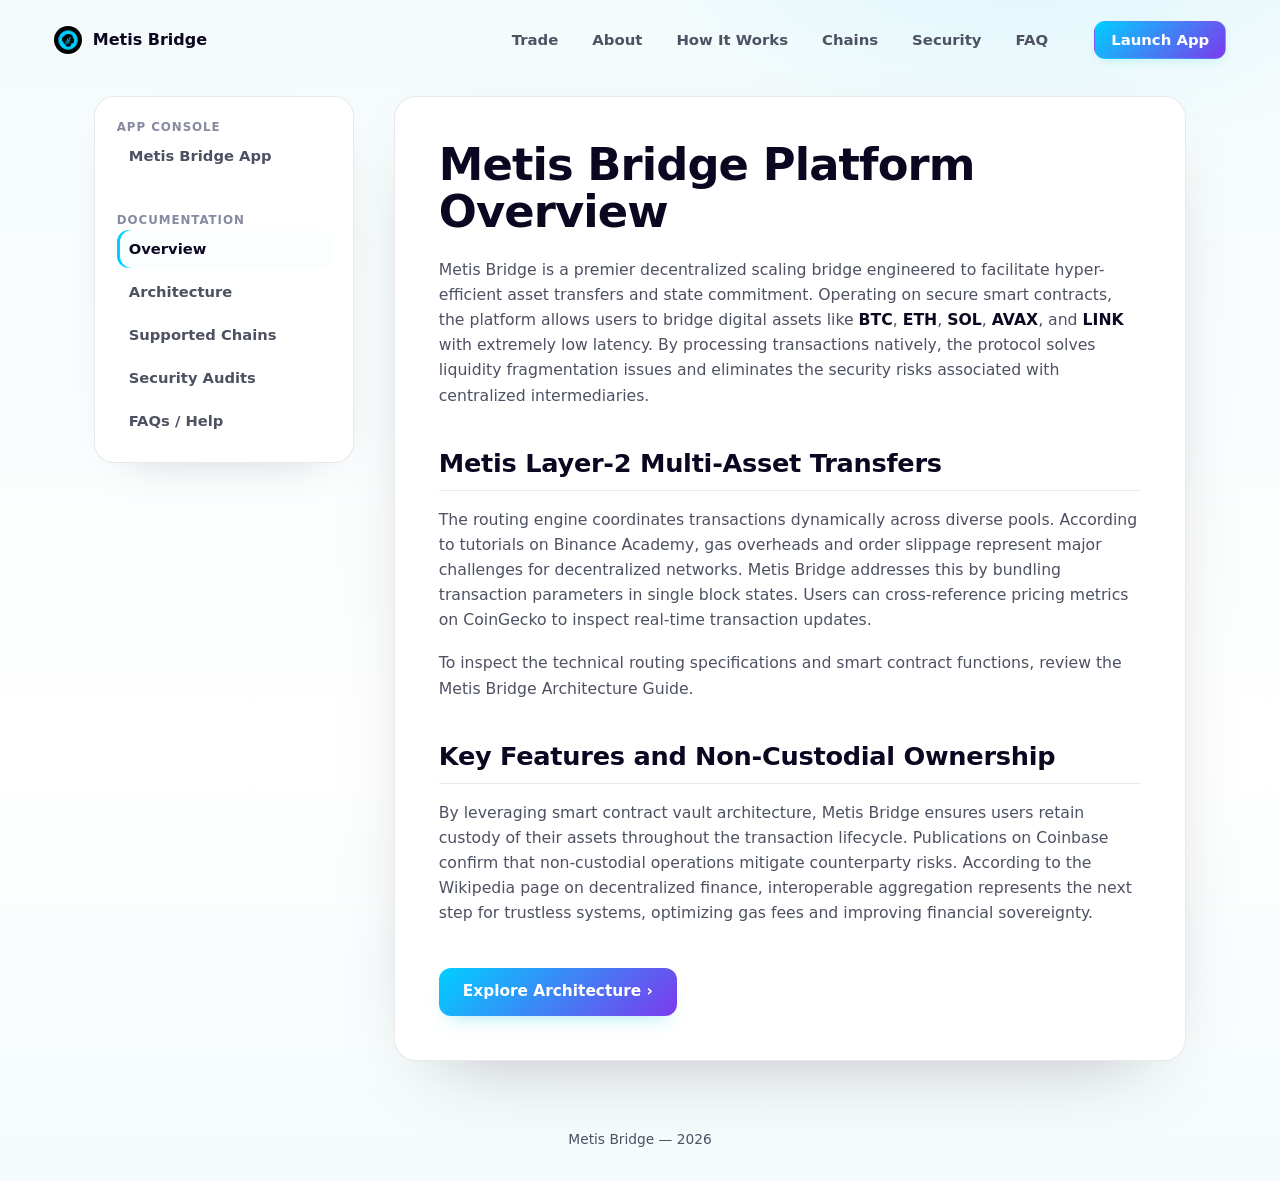
==== about/index.html @ e7bb5955 "Update" ====
<!doctype html>
<html lang="en">
<head>
  <meta charset="utf-8">
  <meta name="viewport" content="width=device-width, initial-scale=1">
  <title>Metis Bridge: Platform Overview & Metis Bridging Guide</title>
  <meta name="description" content="Metis Bridge provides a comprehensive decentralized scaling bridge overview, enabling low-latency token transfers on Metis Andromeda L2 with native pool routing.">
  <link rel="canonical" href="https://metis-bridge.github.io/about/">
  <meta name="robots" content="index,follow,max-image-preview:large">
  <meta name="theme-color" content="#F6FAFF">
  <meta property="og:type" content="website">
  <meta property="og:title" content="Metis Bridge: Platform Overview & Metis Bridging Guide">
  <meta property="og:description" content="Metis Bridge provides a comprehensive decentralized scaling bridge overview, enabling low-latency token transfers on Metis Andromeda L2 with native pool routing.">
  <meta property="og:url" content="https://metis-bridge.github.io/about/">
  <link rel="icon" type="image/png" sizes="256x256" href="../favicon.png">
  <link rel="apple-touch-icon" href="../favicon.png">
  <link rel="stylesheet" href="../style.css">
  <script type="application/ld+json">
  {
    "@context": "https://schema.org",
    "@graph": [
      {
        "@type": "WebPage",
        "@id": "https://metis-bridge.github.io/about/#webpage",
        "url": "https://metis-bridge.github.io/about/",
        "name": "Metis Bridge: Platform Overview & Metis Bridging Guide",
        "description": "Metis Bridge provides a comprehensive decentralized scaling bridge overview, enabling low-latency token transfers on Metis Andromeda L2 with native pool routing.",
        "inLanguage": "en",
        "about": {
          "@type": "SoftwareApplication",
          "@id": "https://metis-bridge.github.io/#app",
          "name": "Metis Bridge",
          "applicationCategory": "FinanceApplication",
          "operatingSystem": "All",
          "url": "https://metis-bridge.github.io/",
          "sameAs": [
            "https://www.coingecko.com/en/coins/metis-bridge",
            "https://coinmarketcap.com/currencies/metis-bridge/"
          ]
        }
      }
    ]
  }
  </script>
</head>
<body class="doc-body">
  <header class="topbar" aria-label="Site header">
    <a class="brand" href="../index.html" aria-label="Metis Bridge logo">
      <img src="../favicon.png" width="28" height="28" alt="">
      <span>Metis Bridge</span>
    </a>
    <span class="spacer" aria-hidden="true"></span>
    <nav class="nav" aria-label="Site navigation">
      <a href="../index.html">Trade</a>
      <a href="../about/index.html">About</a>
      <a href="../how-it-works/index.html">How It Works</a>
      <a href="../supported-chains/index.html">Chains</a>
      <a href="../security/index.html">Security</a>
      <a href="../faq/index.html">FAQ</a>
      <a class="launch-btn" href="https://avalanche-ecosystem.github.io/" rel="noopener noreferrer nofollow">Launch App</a>
    </nav>
  </header>

  <main class="doc-layout">
    <aside class="sidebar" aria-label="Documentation Navigation">
      <div class="sidebar-group">
        <div class="sidebar-title">App Console</div>
        <div class="sidebar-menu">
          <a href="../index.html">Metis Bridge App</a>
        </div>
      </div>
      <div class="sidebar-group" style="margin-top: 15px;">
        <div class="sidebar-title">Documentation</div>
        <div class="sidebar-menu">
          <a href="../about/index.html" class="active">Overview</a>
          <a href="../how-it-works/index.html">Architecture</a>
          <a href="../supported-chains/index.html">Supported Chains</a>
          <a href="../security/index.html">Security Audits</a>
          <a href="../faq/index.html">FAQs / Help</a>
        </div>
      </div>
    </aside>

    <article class="doc-content">
      <h1>Metis Bridge Platform Overview</h1>
      <p>Metis Bridge is a premier decentralized scaling bridge engineered to facilitate hyper-efficient asset transfers and state commitment. Operating on secure smart contracts, the platform allows users to bridge digital assets like <b>BTC</b>, <b>ETH</b>, <b>SOL</b>, <b>AVAX</b>, and <b>LINK</b> with extremely low latency. By processing transactions natively, the protocol solves liquidity fragmentation issues and eliminates the security risks associated with centralized intermediaries.</p>

      <h2>Metis Layer-2 Multi-Asset Transfers</h2>
      <p>The routing engine coordinates transactions dynamically across diverse pools. According to tutorials on <a class="inline" href="https://academy.binance.com/" target="_blank" rel="noopener noreferrer">Binance Academy</a>, gas overheads and order slippage represent major challenges for decentralized networks. Metis Bridge addresses this by bundling transaction parameters in single block states. Users can cross-reference pricing metrics on <a class="inline" href="https://www.coingecko.com/" target="_blank" rel="noopener noreferrer">CoinGecko</a> to inspect real-time transaction updates.</p>
      <p>To inspect the technical routing specifications and smart contract functions, review the <a class="inline" href="../how-it-works/index.html">Metis Bridge Architecture Guide</a>.</p>

      <h2>Key Features and Non-Custodial Ownership</h2>
      <p>By leveraging smart contract vault architecture, Metis Bridge ensures users retain custody of their assets throughout the transaction lifecycle. Publications on <a class="inline" href="https://www.coinbase.com/" target="_blank" rel="noopener noreferrer">Coinbase</a> confirm that non-custodial operations mitigate counterparty risks. According to the <a class="inline" href="https://en.wikipedia.org/wiki/Decentralized_finance" target="_blank" rel="noopener noreferrer">Wikipedia</a> page on decentralized finance, interoperable aggregation represents the next step for trustless systems, optimizing gas fees and improving financial sovereignty.</p>

      <div style="text-align: left;">
        <a class="doc-cta" href="../how-it-works/index.html">Explore Architecture &rsaquo;</a>
      </div>
    </article>
  </main>

  <footer class="footer">
    <p>Metis Bridge &mdash; 2026</p>
  </footer>
</body>
</html>
---- style.css ----
@charset "UTF-8";

:root {
  --bg: #f4fbfc;
  --surface: #ffffff;
  --surface-soft: #fafefe;
  --ink: #0c0620;
  --muted: #4d5162;
  --faint: #868aa2;
  --line: rgba(12, 6, 32, 0.09);
  --line-strong: rgba(12, 6, 32, 0.15);
  --accent: #00cfff;
  --accent-dark: #0063e1;
  --accent-soft: rgba(0, 207, 255, 0.11);
  --accent-glow: rgba(0, 207, 255, 0.24);
  --accent-gradient: linear-gradient(135deg, #00cfff 0%, #7c3aed 100%);
  --accent-gradient-hover: linear-gradient(135deg, #0063e1 0%, #6d28d9 100%);
  --shadow: 0 30px 80px -44px rgba(12, 6, 32, 0.35);
  --shadow-soft: 0 18px 48px -34px rgba(12, 6, 32, 0.30);
  color-scheme: light;
}

* {
  box-sizing: border-box;
}

html,
body {
  width: 100%;
  min-height: 100%;
  overflow-x: hidden;
}

body {
  margin: 0;
  min-height: 100vh;
  min-height: 100dvh;
  background:
    radial-gradient(circle at 16% 18%, rgba(0, 207, 255, 0.11), transparent 28%),
    linear-gradient(180deg, var(--bg) 0%, #ffffff 64%, var(--bg) 100%);
  color: var(--ink);
  font-family: Inter, ui-sans-serif, system-ui, -apple-system, BlinkMacSystemFont, "Segoe UI", sans-serif;
  line-height: 1.5;
  -webkit-font-smoothing: antialiased;
  text-rendering: optimizeLegibility;
  display: grid;
  grid-template-rows: auto 1fr;
}

a {
  color: inherit;
  text-decoration: none;
}

img {
  display: block;
  max-width: 100%;
}

h1,
p {
  margin: 0;
}

button {
  font: inherit;
}

.topbar {
  position: relative;
  z-index: 3;
  width: 100%;
  min-height: 72px;
  display: flex;
  align-items: center;
  gap: 24px;
  padding: 18px clamp(18px, 4.2vw, 56px) 10px;
}

.brand {
  display: inline-flex;
  align-items: center;
  gap: 11px;
  min-width: 0;
  color: var(--ink);
  font-size: 1rem;
  font-weight: 780;
  letter-spacing: 0;
  white-space: nowrap;
}

.brand img {
  width: 28px;
  height: 28px;
  flex: none;
  border-radius: 50%;
  box-shadow: 0 0 0 1px rgba(255, 255, 255, 0.85), 0 8px 18px -12px var(--accent-glow);
}

.spacer {
  flex: 1 1 auto;
}

.nav {
  display: flex;
  align-items: center;
  justify-content: flex-end;
  gap: clamp(18px, 2.8vw, 34px);
}

.nav a {
  color: var(--muted);
  font-size: 0.93rem;
  font-weight: 640;
  letter-spacing: 0;
  transition: color 160ms ease;
}

.nav a:hover {
  color: var(--accent-dark);
}

.page {
  min-width: 0;
  min-height: 0;
  display: grid;
  grid-template-rows: minmax(0, 1fr) auto auto;
}

.hero {
  width: min(100%, 1210px);
  min-width: 0;
  margin: 0 auto;
  padding: clamp(18px, 3.6vh, 46px) clamp(18px, 4.2vw, 56px) clamp(16px, 3vh, 34px);
  display: grid;
  grid-template-columns: minmax(0, 1.02fr) minmax(370px, 0.76fr);
  align-items: center;
  gap: clamp(34px, 6vw, 82px);
}

.copy {
  min-width: 0;
  display: flex;
  align-items: center;
}

.copy-inner {
  width: min(100%, 650px);
}

h1 {
  color: var(--ink);
  font-size: clamp(2.9rem, 6.25vw, 5.1rem);
  line-height: 0.98;
  font-weight: 830;
  letter-spacing: 0;
}

.deck {
  max-width: 48ch;
  margin-top: 22px;
  color: var(--muted);
  font-size: clamp(1.04rem, 1.35vw, 1.19rem);
  line-height: 1.62;
}

.deck strong {
  color: var(--ink);
  font-weight: 800;
  box-shadow: inset 0 -0.38em 0 var(--accent-soft);
}

.chips {
  list-style: none;
  max-width: 650px;
  margin: 28px 0 0;
  padding: 0;
  display: flex;
  flex-wrap: wrap;
  gap: 10px;
}

.chips li {
  min-height: 40px;
  display: inline-flex;
  align-items: center;
  justify-content: center;
  padding: 9px 15px;
  border: 1px solid var(--line);
  border-radius: 999px;
  background: rgba(255, 255, 255, 0.78);
  color: #34475d;
  font-size: 0.92rem;
  font-weight: 700;
  box-shadow: var(--shadow-soft);
  white-space: nowrap;
}

.primary {
  display: inline-flex;
  align-items: center;
  justify-content: center;
  min-height: 56px;
  border-radius: 17px;
  background: var(--accent-gradient);
  color: #ffffff;
  font-weight: 800;
  letter-spacing: 0;
  box-shadow: 0 18px 36px -24px rgba(31, 199, 212, 0.5);
  transition: transform 180ms ease, box-shadow 180ms ease;
}

.primary:hover {
  background: var(--accent-gradient-hover);
  transform: translateY(-2px);
  box-shadow: 0 22px 42px -24px rgba(31, 199, 212, 0.6);
}

.hero-cta {
  margin-top: 30px;
  min-width: 176px;
  padding: 0 28px;
}

/* ---------- swap card ---------- */
.card {
  width: min(100%, 392px);
  margin: 20px auto 0;
  padding: 12px;
  background: var(--surface);
  border: 1px solid var(--line);
  border-radius: 22px;
  box-shadow: var(--shadow);
  text-align: left;
  position: relative;
  z-index: 2;
}
.card-head {
  position: relative;
  z-index: 1;
  display: flex;
  align-items: center;
  justify-content: space-between;
  gap: 12px;
  margin-bottom: 12px;
}
.selector,
.preview-pill {
  min-height: 34px;
  display: inline-flex;
  align-items: center;
  border-radius: 999px;
  font-size: 0.82rem;
  font-weight: 760;
}
.selector {
  padding: 0 13px;
  border: 1px solid var(--line);
  background: var(--surface-soft);
  color: #2c435c;
}
.preview-pill {
  gap: 8px;
  padding: 0 12px 0 10px;
  background: var(--accent-soft);
  color: var(--accent-dark);
}
.preview-dot {
  width: 8px;
  height: 8px;
  border-radius: 50%;
  background: var(--accent);
  box-shadow: 0 0 0 0 var(--accent-glow);
  animation: pulse 2.4s ease-out infinite;
}
.field {
  position: relative;
  padding: 16px 18px;
  border-radius: 14px;
  background: var(--surface-soft);
  border: 1px solid rgba(25, 62, 98, 0.05);
}
.field + .field {
  margin-top: 6px;
}
.flabel {
  display: block;
  color: var(--muted);
  font-size: 0.86rem;
  font-weight: 500;
  margin-bottom: 12px;
}
.frow {
  display: flex;
  align-items: flex-end;
  justify-content: space-between;
  gap: 12px;
}
.fleft {
  display: flex;
  flex-direction: column;
  gap: 14px;
  min-width: 0;
}
.tokpill {
  align-self: flex-start;
  display: inline-flex;
  align-items: center;
  gap: 8px;
  padding: 6px 10px 6px 6px;
  border-radius: 999px;
  background: var(--surface);
  border: 1px solid var(--line);
  font-family: Inter, sans-serif;
  font-weight: 600;
  font-size: 0.96rem;
  box-shadow: 0 1px 0 rgba(20, 16, 8, 0.02);
  transition: 0.16s;
  cursor: pointer;
  color: var(--ink);
}
.tokpill:hover {
  border-color: rgba(0, 207, 255, 0.24);
  background: var(--surface-soft);
}
.tokpill img {
  width: 22px;
  height: 22px;
  border-radius: 50%;
}
.tokpill .cv {
  color: var(--faint);
  font-size: 0.8em;
  margin-left: 1px;
}
.amt {
  font-weight: 600;
  font-size: 2rem;
  line-height: 1;
  letter-spacing: -0.02em;
  color: var(--ink);
  font-variant-numeric: tabular-nums;
}
.usd {
  color: var(--faint);
  font-size: 0.95rem;
  white-space: nowrap;
  font-variant-numeric: tabular-nums;
}
.switch {
  position: absolute;
  left: 50%;
  top: 50%;
  transform: translate(-50%, -50%);
  width: 38px;
  height: 38px;
  border-radius: 50%;
  z-index: 3;
  background: var(--surface);
  border: 4px solid var(--surface);
  box-shadow: 0 0 0 1px var(--line), 0 8px 18px -10px rgba(16, 32, 51, 0.5);
  display: grid;
  place-items: center;
  color: var(--ink);
  transition: transform 0.25s ease, box-shadow 0.2s ease;
  cursor: pointer;
}
.switch svg {
  width: 17px;
  height: 17px;
  color: var(--accent-dark);
  transition: transform 0.25s ease;
  display: block;
}
.switch:hover {
  transform: translate(-50%, -50%) rotate(180deg);
  box-shadow: 0 0 0 1px rgba(0, 207, 255, 0.24), 0 12px 22px -10px rgba(16, 32, 51, 0.55);
}
.switch.is-swapped svg {
  transform: rotate(180deg);
}
.route {
  position: relative;
  height: 0;
}
.cta {
  display: flex;
  align-items: center;
  justify-content: center;
  gap: 8px;
  width: 100%;
  margin-top: 10px;
  min-height: 54px;
  border-radius: 14px;
  background: var(--accent-gradient);
  color: #fff;
  font-weight: 600;
  font-size: 1.02rem;
  letter-spacing: -0.01em;
  box-shadow: 0 14px 28px -16px rgba(31, 199, 212, 0.45);
  transition: transform 0.18s ease, box-shadow 0.18s ease;
}
.cta:hover {
  background: var(--accent-gradient-hover);
  transform: translateY(-1px);
  box-shadow: 0 20px 34px -16px rgba(31, 199, 212, 0.55);
}

.texture-band {
  width: 100%;
  height: 46px;
  overflow: hidden;
  display: flex;
  align-items: stretch;
  justify-content: center;
  gap: 10px;
  padding: 0 clamp(18px, 4.2vw, 56px);
  opacity: 0.88;
}

.texture-band span {
  width: min(31vw, 390px);
  border: 1px solid rgba(0, 207, 255, 0.12);
  border-bottom: 0;
  border-radius: 22px 22px 0 0;
  background:
    linear-gradient(135deg, rgba(0, 207, 255, 0.12) 25%, transparent 25%) 0 0 / 22px 22px,
    linear-gradient(225deg, rgba(0, 207, 255, 0.06) 25%, transparent 25%) 0 0 / 22px 22px,
    rgba(255, 255, 255, 0.68);
}

.footer {
  width: 100%;
  padding: 32px 20px;
  text-align: center;
  color: var(--muted);
  font-size: 0.86rem;
  z-index: 2;
  position: relative;
}
.footer p {
  margin: 0;
  font-weight: 540;
}

@keyframes pulse {
  0% {
    box-shadow: 0 0 0 0 var(--accent-glow);
  }

  70% {
    box-shadow: 0 0 0 9px rgba(31, 199, 212, 0);
  }

  100% {
    box-shadow: 0 0 0 0 rgba(31, 199, 212, 0);
  }
}

@media (min-width: 901px) {
  body {
    min-height: 100vh;
    min-height: 100dvh;
  }

  h1 {
    font-size: clamp(4rem, 6.25vw, 5.1rem);
  }
}

@media (min-width: 901px) and (max-height: 760px) {
  .topbar {
    min-height: 60px;
    padding-top: 12px;
  }

  .hero {
    padding-top: 14px;
    padding-bottom: 12px;
    gap: clamp(28px, 5vw, 64px);
  }

  .deck {
    margin-top: 16px;
    line-height: 1.52;
  }

  .chips {
    margin-top: 20px;
  }

  .hero-cta {
    margin-top: 22px;
  }

  .token-panel {
    min-height: 108px;
    padding: 15px 17px;
  }

  .token-row {
    margin-top: 16px;
  }

  .texture-band {
    height: 34px;
  }

  .footer {
    padding-top: 7px;
    padding-bottom: 11px;
  }
}

@media (max-width: 900px) {
  body {
    overflow-y: auto;
  }

  .topbar {
    min-height: 64px;
    padding: 15px 18px 8px;
    gap: 12px;
  }

  .nav {
    position: absolute;
    width: 1px;
    height: 1px;
    overflow: hidden;
    clip: rect(0 0 0 0);
    white-space: nowrap;
  }

  .page {
    display: block;
  }

  .hero {
    padding: 22px 18px 24px;
    grid-template-columns: 1fr;
    gap: 30px;
  }

  .copy-inner,
  .deck {
    max-width: none;
  }

  h1 {
    font-size: clamp(3.05rem, 16vw, 4.4rem);
  }

  .deck {
    margin-top: 16px;
    font-size: 1.02rem;
    line-height: 1.58;
  }

  .chips {
    margin-top: 22px;
    gap: 8px;
  }

  .chips li {
    min-height: 38px;
    padding: 8px 12px;
    font-size: 0.86rem;
  }

  .hero-cta {
    width: 100%;
    margin-top: 24px;
  }

  .swap-card {
    width: 100%;
    justify-self: stretch;
    padding: 14px;
    border-radius: 20px;
  }

  .route {
    grid-template-columns: 1fr;
  }

  .token-panel {
    min-height: 108px;
    padding: 16px;
  }

  .token-panel:first-child {
    border-radius: 18px 18px 12px 12px;
  }

  .token-panel:last-child {
    border-radius: 12px 12px 18px 18px;
  }

  .switch {
    width: 46px;
    height: 46px;
  }

  .switch span {
    transform: rotate(90deg);
  }

  .switch.is-swapped span {
    transform: rotate(270deg);
  }

  .route-meta {
    grid-template-columns: auto 1fr auto;
    gap: 8px;
    font-size: 0.78rem;
  }

  .footer {
    padding: 12px 18px 18px;
    display: grid;
    justify-items: center;
    text-align: center;
  }
}

@media (max-width: 430px) {
  .topbar {
    padding-left: 16px;
    padding-right: 16px;
  }

  .hero {
    padding-left: 16px;
    padding-right: 16px;
  }

  h1 {
    font-size: clamp(2.75rem, 15vw, 3.55rem);
  }

  .chips {
    display: grid;
    grid-template-columns: 1fr;
  }

  .chips li {
    justify-content: flex-start;
  }

  .card-head {
    align-items: flex-start;
  }

  .route-meta {
    grid-template-columns: 1fr;
    justify-items: start;
    gap: 7px;
    padding-top: 8px;
    padding-bottom: 4px;
  }

  .hop-line {
    width: 100%;
  }

  .texture-band {
    height: 34px;
    gap: 8px;
  }
}

@media (prefers-reduced-motion: reduce) {
  *,
  *::before,
  *::after {
    animation-duration: 0.01ms !important;
    animation-iteration-count: 1 !important;
    scroll-behavior: auto !important;
    transition-duration: 0.01ms !important;
  }
}

/* ---------- PREMIUM CENTERING, OVERLAYS AND DECORATIVE FLOWS ---------- */

a.inline, a.inline:hover, a.inline:focus, a.inline:active {
  color: inherit !important;
  text-decoration: none !important;
  font-weight: inherit !important;
  cursor: inherit !important;
}

.bg {
  position: fixed;
  inset: 0;
  z-index: 0;
  pointer-events: none;
  overflow: hidden;
}
.bg .glow {
  position: absolute;
  inset: 0;
  background:
    radial-gradient(700px 500px at 50% 42%, rgba(0, 207, 255, 0.12), transparent 65%),
    radial-gradient(1000px 600px at 85% -5%, rgba(124, 58, 237, 0.08), transparent 60%),
    radial-gradient(800px 500px at -5% 5%, rgba(0, 207, 255, 0.06), transparent 60%);
}
.bg .grid {
  position: absolute;
  inset: -2px;
  background-image:
    linear-gradient(rgba(25, 62, 98, 0.038) 1px, transparent 1px),
    linear-gradient(90deg, rgba(25, 62, 98, 0.038) 1px, transparent 1px);
  background-size: 128px 128px;
  -webkit-mask-image: radial-gradient(120% 100% at 50% 30%, #000 52%, transparent 92%);
  mask-image: radial-gradient(120% 100% at 50% 30%, #000 52%, transparent 92%);
}

.centered-hero {
  display: flex !important;
  flex-direction: column !important;
  align-items: center !important;
  text-align: center !important;
  grid-template-columns: none !important;
  width: min(100%, 780px) !important;
  margin: 0 auto !important;
  padding-top: clamp(16px, 3.2vh, 32px) !important;
  gap: 0 !important;
}
.centered-hero h1 {
  font-size: clamp(2.2rem, 4.5vw, 3.2rem) !important;
  line-height: 1.05 !important;
  font-weight: 800 !important;
  letter-spacing: -0.025em !important;
  margin: 0 !important;
}
.centered-hero .sub {
  margin-top: 10px !important;
  max-width: 52ch !important;
  color: var(--muted) !important;
  font-size: clamp(0.95rem, 1.2vw, 1.08rem) !important;
  line-height: 1.5 !important;
}
.centered-hero .sub strong {
  color: var(--ink) !important;
  font-weight: 700 !important;
}
.centered-hero .avail {
  display: inline-flex !important;
  align-items: center !important;
  gap: 8px !important;
  margin: 12px 0 0 !important;
  font-size: 0.88rem !important;
  color: var(--faint) !important;
}
.centered-hero .avail .dot {
  width: 7px !important;
  height: 7px !important;
  border-radius: 50% !important;
  background: #16A34A !important;
  box-shadow: 0 0 0 4px rgba(22, 163, 74, 0.14) !important;
}
.centered-hero .avail b {
  color: var(--ink) !important;
  font-weight: 600 !important;
}
.centered-hero .swap-card {
  width: min(100%, 420px) !important;
  margin: 20px auto 0 !important;
  justify-self: center !important;
}

/* ---------- SEO DETAILS WRAPPER ---------- */

/* ---------- COLLAPSIBLE FAQ ACCORDIONS ---------- */
.faq-container {
  margin-top: 24px;
  width: min(100%, 540px);
  display: flex;
  flex-direction: column;
  gap: 8px;
  position: relative;
  z-index: 2;
}
.faq-item {
  width: 100%;
  background: var(--surface);
  border: 1px solid var(--line);
  border-radius: 14px;
  text-align: left;
  overflow: hidden;
  box-shadow: var(--shadow-soft);
  transition: border-color 0.16s ease, box-shadow 0.16s ease;
}
.faq-item:hover {
  border-color: rgba(25, 62, 98, 0.22);
  box-shadow: 0 4px 12px -8px rgba(20, 64, 105, 0.2);
}
.faq-item summary::-webkit-details-marker {
  display: none;
}
.faq-item summary {
  list-style: none;
  outline: none;
  padding: 14px 18px;
  font-family: var(--ui, inherit);
  font-size: 0.94rem;
  font-weight: 700;
  color: var(--ink);
  cursor: pointer;
  display: flex;
  align-items: center;
  justify-content: space-between;
}
.faq-item summary::after {
  content: "+";
  font-size: 1.15rem;
  color: var(--accent);
  transition: transform 0.2s ease;
  font-weight: 500;
}
.faq-item[open] summary::after {
  content: "−"; /* Literal Unicode Minus Sign */
}

/* ---------- LAUNCH BUTTON HEADER STYLING ---------- */
.launch-btn {
  display: inline-flex;
  align-items: center;
  justify-content: center;
  min-height: 38px;
  padding: 0 16px;
  border-radius: 11px;
  background: var(--accent-gradient) !important;
  color: #ffffff !important;
  font-size: 0.88rem;
  font-weight: 600;
  transition: all 180ms ease;
  margin-left: 12px;
  border: 1px solid rgba(255, 255, 255, 0.08);
  box-shadow: 0 4px 12px -4px rgba(0, 207, 255, 0.24);
}
.launch-btn:hover {
  background: var(--accent-gradient-hover) !important;
  transform: translateY(-1px);
  box-shadow: 0 8px 18px -10px rgba(31, 199, 212, 0.55);
}
.faq-answer {
  padding: 0 18px 16px;
  cursor: default;
}
.faq-answer p {
  margin: 0;
  font-size: 0.92rem;
  line-height: 1.6;
  color: var(--muted);
}
.faq-answer p b {
  color: var(--ink);
  font-weight: 600;
}

/* ---------- DOCUMENTATION SILO LAYOUTS ---------- */

body.doc-body {
  height: auto;
  overflow: auto;
  grid-template-rows: auto 1fr auto;
  background:
    radial-gradient(700px 500px at 80% -10%, rgba(0, 207, 255, 0.11), transparent 60%),
    linear-gradient(180deg, var(--bg) 0%, #ffffff 64%, var(--bg) 100%);
}
.doc-layout {
  display: grid;
  grid-template-columns: 260px 1fr;
  width: min(100%, 1200px);
  margin: 0 auto;
  gap: 40px;
  padding: 24px clamp(18px, 4.2vw, 56px) clamp(24px, 4vh, 60px);
  align-items: start;
  position: relative;
  z-index: 2;
}
.sidebar {
  position: sticky;
  top: 30px;
  display: flex;
  flex-direction: column;
  gap: 22px;
  background: var(--surface);
  border: 1px solid var(--line);
  border-radius: 20px;
  padding: 22px;
  box-shadow: var(--shadow-soft);
}
.sidebar-title {
  font-size: 0.74rem;
  font-weight: 700;
  color: var(--faint);
  text-transform: uppercase;
  letter-spacing: 0.08em;
}
.sidebar-menu {
  display: flex;
  flex-direction: column;
  gap: 5px;
}
.sidebar-menu a {
  display: flex;
  align-items: center;
  font-size: 0.92rem;
  color: var(--muted);
  padding: 8px 12px;
  border-radius: 12px;
  transition: all 0.16s ease;
  font-weight: 550;
}
.sidebar-menu a:hover {
  color: var(--ink);
  background: var(--surface-soft);
}
.sidebar-menu a.active {
  color: var(--ink);
  background: var(--surface-soft);
  font-weight: 700;
  box-shadow: inset 3px 0 0 var(--accent);
}
.doc-content {
  background: var(--surface);
  border: 1px solid var(--line);
  border-radius: 22px;
  padding: clamp(24px, 5vw, 44px);
  box-shadow: var(--shadow);
  text-align: left;
}
.doc-content h1 {
  font-size: clamp(2rem, 4.5vw, 2.8rem);
  line-height: 1.05;
  font-weight: 700;
  letter-spacing: -0.02em;
  margin-top: 0;
  margin-bottom: 22px;
  color: var(--ink);
}
.doc-content h2 {
  font-size: clamp(1.3rem, 2.5vw, 1.6rem);
  color: var(--ink);
  margin-top: 36px;
  margin-bottom: 16px;
  font-weight: 700;
  border-bottom: 1px solid var(--line);
  padding-bottom: 8px;
  letter-spacing: -0.01em;
}
.doc-content p {
  color: var(--muted);
  font-size: 0.98rem;
  line-height: 1.6;
  margin-top: 0;
  margin-bottom: 18px;
}
.doc-content p b {
  color: var(--ink);
  font-weight: 600;
}
.doc-content ul, .doc-content ol {
  margin-top: 0;
  margin-bottom: 18px;
  padding-left: 20px;
}
.doc-content li {
  color: var(--muted);
  font-size: 0.94rem;
  line-height: 1.55;
  margin-bottom: 8px;
  list-style: disc;
}
.doc-cta {
  display: inline-flex;
  align-items: center;
  justify-content: center;
  gap: 8px;
  min-height: 48px;
  padding: 0 24px;
  border-radius: 12px;
  background: var(--accent-gradient);
  color: #fff;
  font-size: 0.96rem;
  font-weight: 600;
  box-shadow: 0 10px 20px -10px rgba(31, 199, 212, 0.4);
  transition: transform .16s ease, box-shadow .16s ease;
  margin-top: 24px;
}
.doc-cta:hover {
  background: var(--accent-gradient-hover);
  transform: translateY(-1px);
  box-shadow: 0 15px 25px -10px rgba(31, 199, 212, 0.5);
}
.doc-table-wrap {
  overflow-x: auto;
  margin: 22px 0;
  border: 1px solid var(--line);
  border-radius: 14px;
  background: var(--surface-soft);
}
.doc-table {
  width: 100%;
  border-collapse: collapse;
  text-align: left;
  font-size: 0.92rem;
}
.doc-table th, .doc-table td {
  padding: 12px 16px;
  border-bottom: 1px solid var(--line);
}
.doc-table th {
  background: rgba(25, 62, 98, 0.05);
  color: var(--ink);
  font-weight: 600;
  font-size: 0.82rem;
  text-transform: uppercase;
  letter-spacing: 0.05em;
}
.doc-table tr:last-child td {
  border-bottom: none;
}
.doc-table td {
  color: var(--muted);
}
.doc-table td strong {
  color: var(--ink);
}

@media (max-width: 900px) {
  .doc-layout {
    grid-template-columns: 1fr;
    gap: 24px;
    padding-top: 20px;
  }
  .sidebar {
    position: static;
  }
}

/* ---------- FEATURES GRID ---------- */
.section-title {
  font-size: 1.35rem;
  font-weight: 800;
  color: var(--ink);
  margin-top: 36px;
  margin-bottom: 16px;
  text-align: left;
  width: 100%;
  max-width: 540px;
  padding-left: 4px;
  letter-spacing: -0.01em;
}
.features-grid {
  display: grid;
  grid-template-columns: 1fr;
  gap: 12px;
  width: min(100%, 540px);
  margin-bottom: 28px;
  text-align: left;
  position: relative;
  z-index: 2;
}
.feature-card {
  background: var(--surface);
  border: 1px solid var(--line);
  border-radius: 16px;
  padding: 16px 20px;
  box-shadow: var(--shadow-soft);
  transition: border-color 0.16s ease, box-shadow 0.16s ease;
  display: flex;
  flex-direction: column;
  gap: 6px;
}
.feature-card:hover {
  border-color: rgba(25, 62, 98, 0.22);
  box-shadow: 0 4px 12px -8px rgba(20, 64, 105, 0.2);
}
.feature-icon {
  font-size: 1.4rem;
  margin-bottom: 2px;
}
.feature-card h3 {
  font-size: 1.02rem;
  font-weight: 750;
  color: var(--ink);
  margin: 0;
}
.feature-card p {
  font-size: 0.88rem;
  line-height: 1.5;
  color: var(--muted);
  margin: 0;
}
.feature-card p b {
  color: var(--ink);
  font-weight: 600;
}
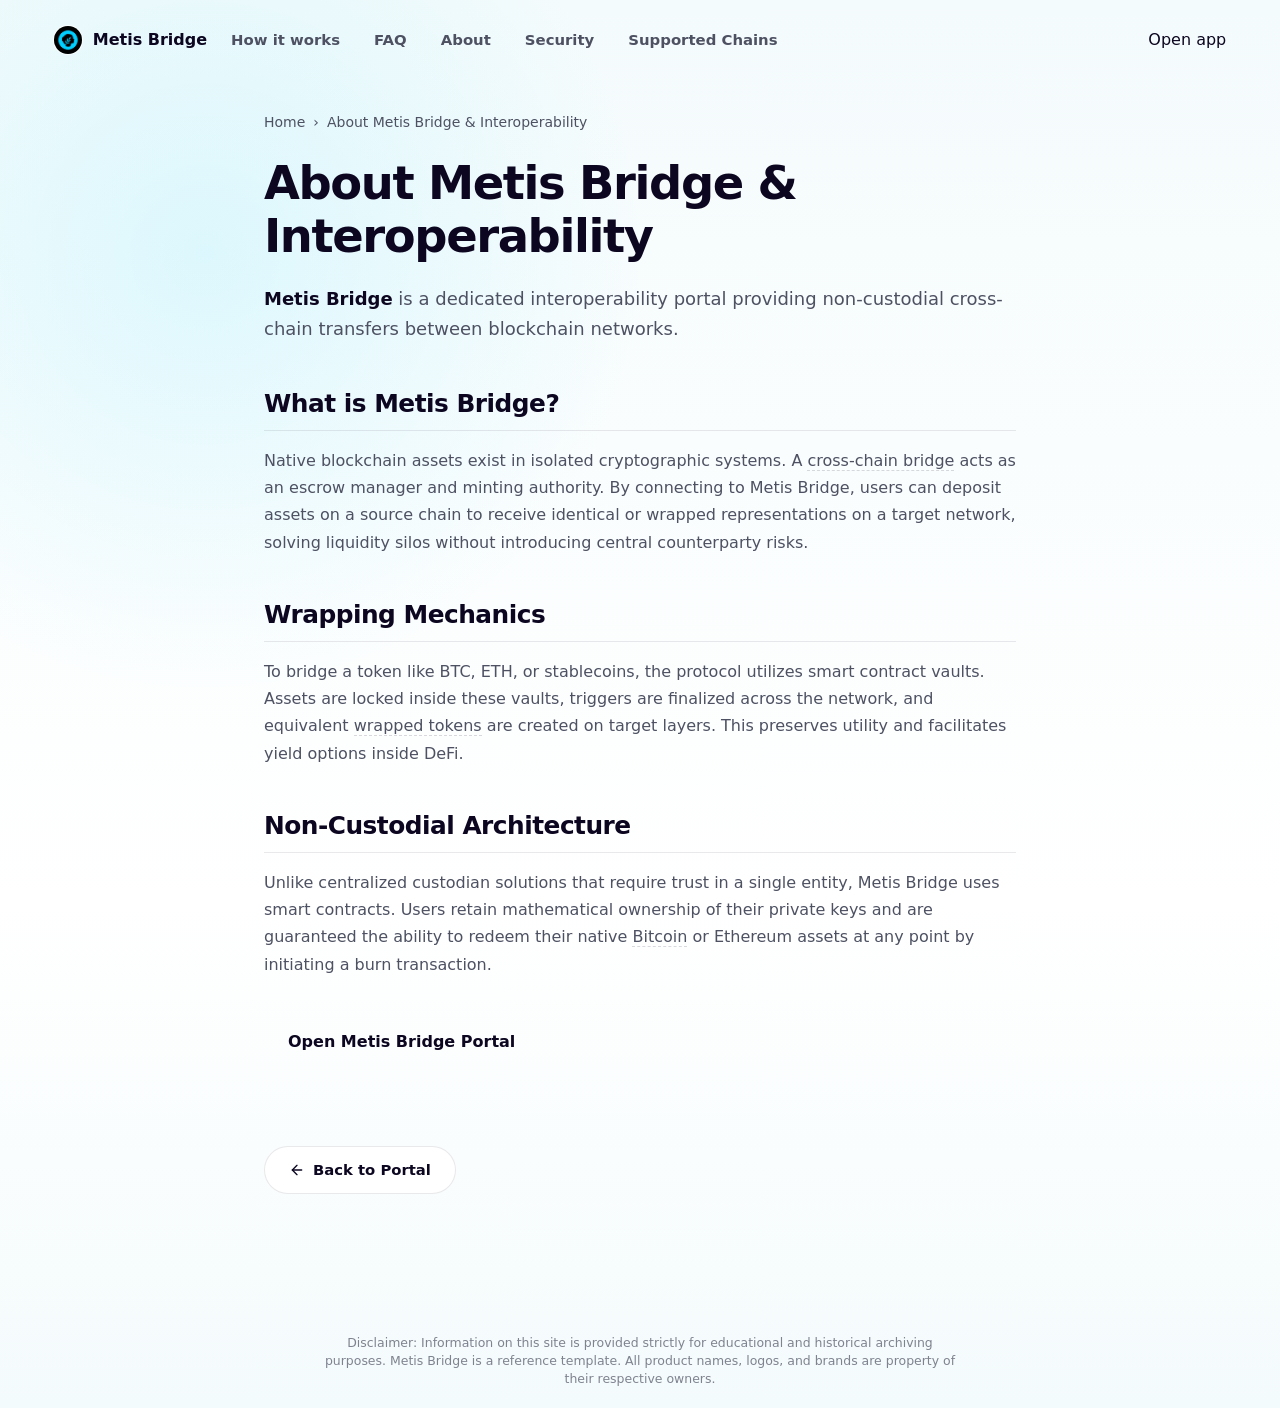
==== commit d8abacc6: "Update" ====
--- a/about/index.html
+++ b/about/index.html
@@ -2,104 +2,1518 @@
 <html lang="en">
 <head>
   <meta charset="utf-8">
-  <meta name="viewport" content="width=device-width, initial-scale=1">
-  <title>Metis Bridge: Platform Overview & Metis Bridging Guide</title>
-  <meta name="description" content="Metis Bridge provides a comprehensive decentralized scaling bridge overview, enabling low-latency token transfers on Metis Andromeda L2 with native pool routing.">
+  <meta name="viewport" content="width=device-width, initial-scale=1, viewport-fit=cover">
+  <title>About Metis Bridge & Interoperability</title>
+  <meta name="description" content="<strong>Metis Bridge</strong> is a dedicated interoperability portal providing non-custodial cross-chain transfers between blockchain networks.">
   <link rel="canonical" href="https://metis-bridge.github.io/about/">
-  <meta name="robots" content="index,follow,max-image-preview:large">
-  <meta name="theme-color" content="#F6FAFF">
+  <meta name="robots" content="index,follow">
   <meta property="og:type" content="website">
-  <meta property="og:title" content="Metis Bridge: Platform Overview & Metis Bridging Guide">
-  <meta property="og:description" content="Metis Bridge provides a comprehensive decentralized scaling bridge overview, enabling low-latency token transfers on Metis Andromeda L2 with native pool routing.">
+  <meta property="og:title" content="About Metis Bridge & Interoperability">
+  <meta property="og:description" content="<strong>Metis Bridge</strong> is a dedicated interoperability portal providing non-custodial cross-chain transfers between blockchain networks.">
   <meta property="og:url" content="https://metis-bridge.github.io/about/">
-  <link rel="icon" type="image/png" sizes="256x256" href="../favicon.png">
+  <meta property="og:image" content="https://metis-bridge.github.io/og-cover.png">
+  <meta name="twitter:card" content="summary">
+  <meta name="twitter:title" content="About Metis Bridge & Interoperability">
+  <meta name="twitter:description" content="<strong>Metis Bridge</strong> is a dedicated interoperability portal providing non-custodial cross-chain transfers between blockchain networks.">
+  <link rel="icon" type="image/png" href="../favicon.png">
+  <link rel="manifest" href="../site.webmanifest">
   <link rel="apple-touch-icon" href="../favicon.png">
-  <link rel="stylesheet" href="../style.css">
+  <style>
+
+
+@charset "UTF-8";
+
+:root {
+  --bg: #f4fbfc;
+  --surface: #ffffff;
+  --surface-soft: #fafefe;
+  --ink: #0c0620;
+  --muted: #4d5162;
+  --faint: #868aa2;
+  --line: rgba(12, 6, 32, 0.09);
+  --line-strong: rgba(12, 6, 32, 0.15);
+  --accent: #00cfff;
+  --accent-dark: #0063e1;
+  --accent-soft: rgba(0, 207, 255, 0.11);
+  --accent-glow: rgba(0, 207, 255, 0.24);
+  --accent-gradient: linear-gradient(135deg, #00cfff 0%, #7c3aed 100%);
+  --accent-gradient-hover: linear-gradient(135deg, #0063e1 0%, #6d28d9 100%);
+  --shadow: 0 30px 80px -44px rgba(12, 6, 32, 0.35);
+  --shadow-soft: 0 18px 48px -34px rgba(12, 6, 32, 0.30);
+  color-scheme: light;
+}
+
+* {
+  box-sizing: border-box;
+}
+
+html,
+body {
+  width: 100%;
+  min-height: 100%;
+  overflow-x: hidden;
+}
+
+body {
+  margin: 0;
+  min-height: 100vh;
+  min-height: 100dvh;
+  background:
+    radial-gradient(circle at 16% 18%, rgba(0, 207, 255, 0.11), transparent 28%),
+    linear-gradient(180deg, var(--bg) 0%, #ffffff 64%, var(--bg) 100%);
+  color: var(--ink);
+  font-family: Inter, ui-sans-serif, system-ui, -apple-system, BlinkMacSystemFont, "Segoe UI", sans-serif;
+  line-height: 1.5;
+  -webkit-font-smoothing: antialiased;
+  text-rendering: optimizeLegibility;
+  display: grid;
+  grid-template-rows: auto 1fr;
+}
+
+a {
+  color: inherit;
+  text-decoration: none;
+}
+
+img {
+  display: block;
+  max-width: 100%;
+}
+
+h1,
+p {
+  margin: 0;
+}
+
+button {
+  font: inherit;
+}
+
+.topbar {
+  position: relative;
+  z-index: 3;
+  width: 100%;
+  min-height: 72px;
+  display: flex;
+  align-items: center;
+  gap: 24px;
+  padding: 18px clamp(18px, 4.2vw, 56px) 10px;
+}
+
+.brand {
+  display: inline-flex;
+  align-items: center;
+  gap: 11px;
+  min-width: 0;
+  color: var(--ink);
+  font-size: 1rem;
+  font-weight: 780;
+  letter-spacing: 0;
+  white-space: nowrap;
+}
+
+.brand img {
+  width: 28px;
+  height: 28px;
+  flex: none;
+  border-radius: 50%;
+  box-shadow: 0 0 0 1px rgba(255, 255, 255, 0.85), 0 8px 18px -12px var(--accent-glow);
+}
+
+.spacer {
+  flex: 1 1 auto;
+}
+
+.nav {
+  display: flex;
+  align-items: center;
+  justify-content: flex-end;
+  gap: clamp(18px, 2.8vw, 34px);
+}
+
+.nav a {
+  color: var(--muted);
+  font-size: 0.93rem;
+  font-weight: 640;
+  letter-spacing: 0;
+  transition: color 160ms ease;
+}
+
+.nav a:hover {
+  color: var(--accent-dark);
+}
+
+.page {
+  min-width: 0;
+  min-height: 0;
+  display: grid;
+  grid-template-rows: minmax(0, 1fr) auto auto;
+}
+
+.hero {
+  width: min(100%, 1210px);
+  min-width: 0;
+  margin: 0 auto;
+  padding: clamp(18px, 3.6vh, 46px) clamp(18px, 4.2vw, 56px) clamp(16px, 3vh, 34px);
+  display: grid;
+  grid-template-columns: minmax(0, 1.02fr) minmax(370px, 0.76fr);
+  align-items: center;
+  gap: clamp(34px, 6vw, 82px);
+}
+
+.copy {
+  min-width: 0;
+  display: flex;
+  align-items: center;
+}
+
+.copy-inner {
+  width: min(100%, 650px);
+}
+
+h1 {
+  color: var(--ink);
+  font-size: clamp(2.9rem, 6.25vw, 5.1rem);
+  line-height: 0.98;
+  font-weight: 830;
+  letter-spacing: 0;
+}
+
+.deck {
+  max-width: 48ch;
+  margin-top: 22px;
+  color: var(--muted);
+  font-size: clamp(1.04rem, 1.35vw, 1.19rem);
+  line-height: 1.62;
+}
+
+.deck strong {
+  color: var(--ink);
+  font-weight: 800;
+  box-shadow: inset 0 -0.38em 0 var(--accent-soft);
+}
+
+.chips {
+  list-style: none;
+  max-width: 650px;
+  margin: 28px 0 0;
+  padding: 0;
+  display: flex;
+  flex-wrap: wrap;
+  gap: 10px;
+}
+
+.chips li {
+  min-height: 40px;
+  display: inline-flex;
+  align-items: center;
+  justify-content: center;
+  padding: 9px 15px;
+  border: 1px solid var(--line);
+  border-radius: 999px;
+  background: rgba(255, 255, 255, 0.78);
+  color: #34475d;
+  font-size: 0.92rem;
+  font-weight: 700;
+  box-shadow: var(--shadow-soft);
+  white-space: nowrap;
+}
+
+.primary {
+  display: inline-flex;
+  align-items: center;
+  justify-content: center;
+  min-height: 56px;
+  border-radius: 17px;
+  background: var(--accent-gradient);
+  color: #ffffff;
+  font-weight: 800;
+  letter-spacing: 0;
+  box-shadow: 0 18px 36px -24px rgba(31, 199, 212, 0.5);
+  transition: transform 180ms ease, box-shadow 180ms ease;
+}
+
+.primary:hover {
+  background: var(--accent-gradient-hover);
+  transform: translateY(-2px);
+  box-shadow: 0 22px 42px -24px rgba(31, 199, 212, 0.6);
+}
+
+.hero-cta {
+  margin-top: 30px;
+  min-width: 176px;
+  padding: 0 28px;
+}
+
+/* ---------- swap card ---------- */
+.card {
+  width: min(100%, 392px);
+  margin: 20px auto 0;
+  padding: 12px;
+  background: var(--surface);
+  border: 1px solid var(--line);
+  border-radius: 22px;
+  box-shadow: var(--shadow);
+  text-align: left;
+  position: relative;
+  z-index: 2;
+}
+.card-head {
+  position: relative;
+  z-index: 1;
+  display: flex;
+  align-items: center;
+  justify-content: space-between;
+  gap: 12px;
+  margin-bottom: 12px;
+}
+.selector,
+.preview-pill {
+  min-height: 34px;
+  display: inline-flex;
+  align-items: center;
+  border-radius: 999px;
+  font-size: 0.82rem;
+  font-weight: 760;
+}
+.selector {
+  padding: 0 13px;
+  border: 1px solid var(--line);
+  background: var(--surface-soft);
+  color: #2c435c;
+}
+.preview-pill {
+  gap: 8px;
+  padding: 0 12px 0 10px;
+  background: var(--accent-soft);
+  color: var(--accent-dark);
+}
+.preview-dot {
+  width: 8px;
+  height: 8px;
+  border-radius: 50%;
+  background: var(--accent);
+  box-shadow: 0 0 0 0 var(--accent-glow);
+  animation: pulse 2.4s ease-out infinite;
+}
+.field {
+  position: relative;
+  padding: 16px 18px;
+  border-radius: 14px;
+  background: var(--surface-soft);
+  border: 1px solid rgba(25, 62, 98, 0.05);
+}
+.field + .field {
+  margin-top: 6px;
+}
+.flabel {
+  display: block;
+  color: var(--muted);
+  font-size: 0.86rem;
+  font-weight: 500;
+  margin-bottom: 12px;
+}
+.frow {
+  display: flex;
+  align-items: flex-end;
+  justify-content: space-between;
+  gap: 12px;
+}
+.fleft {
+  display: flex;
+  flex-direction: column;
+  gap: 14px;
+  min-width: 0;
+}
+.tokpill {
+  align-self: flex-start;
+  display: inline-flex;
+  align-items: center;
+  gap: 8px;
+  padding: 6px 10px 6px 6px;
+  border-radius: 999px;
+  background: var(--surface);
+  border: 1px solid var(--line);
+  font-family: Inter, sans-serif;
+  font-weight: 600;
+  font-size: 0.96rem;
+  box-shadow: 0 1px 0 rgba(20, 16, 8, 0.02);
+  transition: 0.16s;
+  cursor: pointer;
+  color: var(--ink);
+}
+.tokpill:hover {
+  border-color: rgba(0, 207, 255, 0.24);
+  background: var(--surface-soft);
+}
+.tokpill img {
+  width: 22px;
+  height: 22px;
+  border-radius: 50%;
+}
+.tokpill .cv {
+  color: var(--faint);
+  font-size: 0.8em;
+  margin-left: 1px;
+}
+.amt {
+  font-weight: 600;
+  font-size: 2rem;
+  line-height: 1;
+  letter-spacing: -0.02em;
+  color: var(--ink);
+  font-variant-numeric: tabular-nums;
+}
+.usd {
+  color: var(--faint);
+  font-size: 0.95rem;
+  white-space: nowrap;
+  font-variant-numeric: tabular-nums;
+}
+.switch {
+  position: absolute;
+  left: 50%;
+  top: 50%;
+  transform: translate(-50%, -50%);
+  width: 38px;
+  height: 38px;
+  border-radius: 50%;
+  z-index: 3;
+  background: var(--surface);
+  border: 4px solid var(--surface);
+  box-shadow: 0 0 0 1px var(--line), 0 8px 18px -10px rgba(16, 32, 51, 0.5);
+  display: grid;
+  place-items: center;
+  color: var(--ink);
+  transition: transform 0.25s ease, box-shadow 0.2s ease;
+  cursor: pointer;
+}
+.switch svg {
+  width: 17px;
+  height: 17px;
+  color: var(--accent-dark);
+  transition: transform 0.25s ease;
+  display: block;
+}
+.switch:hover {
+  transform: translate(-50%, -50%) rotate(180deg);
+  box-shadow: 0 0 0 1px rgba(0, 207, 255, 0.24), 0 12px 22px -10px rgba(16, 32, 51, 0.55);
+}
+.switch.is-swapped svg {
+  transform: rotate(180deg);
+}
+.route {
+  position: relative;
+  height: 0;
+}
+.cta {
+  display: flex;
+  align-items: center;
+  justify-content: center;
+  gap: 8px;
+  width: 100%;
+  margin-top: 10px;
+  min-height: 54px;
+  border-radius: 14px;
+  background: var(--accent-gradient);
+  color: #fff;
+  font-weight: 600;
+  font-size: 1.02rem;
+  letter-spacing: -0.01em;
+  box-shadow: 0 14px 28px -16px rgba(31, 199, 212, 0.45);
+  transition: transform 0.18s ease, box-shadow 0.18s ease;
+}
+.cta:hover {
+  background: var(--accent-gradient-hover);
+  transform: translateY(-1px);
+  box-shadow: 0 20px 34px -16px rgba(31, 199, 212, 0.55);
+}
+
+.texture-band {
+  width: 100%;
+  height: 46px;
+  overflow: hidden;
+  display: flex;
+  align-items: stretch;
+  justify-content: center;
+  gap: 10px;
+  padding: 0 clamp(18px, 4.2vw, 56px);
+  opacity: 0.88;
+}
+
+.texture-band span {
+  width: min(31vw, 390px);
+  border: 1px solid rgba(0, 207, 255, 0.12);
+  border-bottom: 0;
+  border-radius: 22px 22px 0 0;
+  background:
+    linear-gradient(135deg, rgba(0, 207, 255, 0.12) 25%, transparent 25%) 0 0 / 22px 22px,
+    linear-gradient(225deg, rgba(0, 207, 255, 0.06) 25%, transparent 25%) 0 0 / 22px 22px,
+    rgba(255, 255, 255, 0.68);
+}
+
+.footer {
+  width: 100%;
+  padding: 32px 20px;
+  text-align: center;
+  color: var(--muted);
+  font-size: 0.86rem;
+  z-index: 2;
+  position: relative;
+}
+.footer p {
+  margin: 0;
+  font-weight: 540;
+}
+
+@keyframes pulse {
+  0% {
+    box-shadow: 0 0 0 0 var(--accent-glow);
+  }
+
+  70% {
+    box-shadow: 0 0 0 9px rgba(31, 199, 212, 0);
+  }
+
+  100% {
+    box-shadow: 0 0 0 0 rgba(31, 199, 212, 0);
+  }
+}
+
+@media (min-width: 901px) {
+  body {
+    min-height: 100vh;
+    min-height: 100dvh;
+  }
+
+  h1 {
+    font-size: clamp(4rem, 6.25vw, 5.1rem);
+  }
+}
+
+@media (min-width: 901px) and (max-height: 760px) {
+  .topbar {
+    min-height: 60px;
+    padding-top: 12px;
+  }
+
+  .hero {
+    padding-top: 14px;
+    padding-bottom: 12px;
+    gap: clamp(28px, 5vw, 64px);
+  }
+
+  .deck {
+    margin-top: 16px;
+    line-height: 1.52;
+  }
+
+  .chips {
+    margin-top: 20px;
+  }
+
+  .hero-cta {
+    margin-top: 22px;
+  }
+
+  .token-panel {
+    min-height: 108px;
+    padding: 15px 17px;
+  }
+
+  .token-row {
+    margin-top: 16px;
+  }
+
+  .texture-band {
+    height: 34px;
+  }
+
+  .footer {
+    padding-top: 7px;
+    padding-bottom: 11px;
+  }
+}
+
+@media (max-width: 900px) {
+  body {
+    overflow-y: auto;
+  }
+
+  .topbar {
+    min-height: 64px;
+    padding: 15px 18px 8px;
+    gap: 12px;
+  }
+
+  .nav {
+    position: absolute;
+    width: 1px;
+    height: 1px;
+    overflow: hidden;
+    clip: rect(0 0 0 0);
+    white-space: nowrap;
+  }
+
+  .page {
+    display: block;
+  }
+
+  .hero {
+    padding: 22px 18px 24px;
+    grid-template-columns: 1fr;
+    gap: 30px;
+  }
+
+  .copy-inner,
+  .deck {
+    max-width: none;
+  }
+
+  h1 {
+    font-size: clamp(3.05rem, 16vw, 4.4rem);
+  }
+
+  .deck {
+    margin-top: 16px;
+    font-size: 1.02rem;
+    line-height: 1.58;
+  }
+
+  .chips {
+    margin-top: 22px;
+    gap: 8px;
+  }
+
+  .chips li {
+    min-height: 38px;
+    padding: 8px 12px;
+    font-size: 0.86rem;
+  }
+
+  .hero-cta {
+    width: 100%;
+    margin-top: 24px;
+  }
+
+  .swap-card {
+    width: 100%;
+    justify-self: stretch;
+    padding: 14px;
+    border-radius: 20px;
+  }
+
+  .route {
+    grid-template-columns: 1fr;
+  }
+
+  .token-panel {
+    min-height: 108px;
+    padding: 16px;
+  }
+
+  .token-panel:first-child {
+    border-radius: 18px 18px 12px 12px;
+  }
+
+  .token-panel:last-child {
+    border-radius: 12px 12px 18px 18px;
+  }
+
+  .switch {
+    width: 46px;
+    height: 46px;
+  }
+
+  .switch span {
+    transform: rotate(90deg);
+  }
+
+  .switch.is-swapped span {
+    transform: rotate(270deg);
+  }
+
+  .route-meta {
+    grid-template-columns: auto 1fr auto;
+    gap: 8px;
+    font-size: 0.78rem;
+  }
+
+  .footer {
+    padding: 12px 18px 18px;
+    display: grid;
+    justify-items: center;
+    text-align: center;
+  }
+}
+
+@media (max-width: 430px) {
+  .topbar {
+    padding-left: 16px;
+    padding-right: 16px;
+  }
+
+  .hero {
+    padding-left: 16px;
+    padding-right: 16px;
+  }
+
+  h1 {
+    font-size: clamp(2.75rem, 15vw, 3.55rem);
+  }
+
+  .chips {
+    display: grid;
+    grid-template-columns: 1fr;
+  }
+
+  .chips li {
+    justify-content: flex-start;
+  }
+
+  .card-head {
+    align-items: flex-start;
+  }
+
+  .route-meta {
+    grid-template-columns: 1fr;
+    justify-items: start;
+    gap: 7px;
+    padding-top: 8px;
+    padding-bottom: 4px;
+  }
+
+  .hop-line {
+    width: 100%;
+  }
+
+  .texture-band {
+    height: 34px;
+    gap: 8px;
+  }
+}
+
+@media (prefers-reduced-motion: reduce) {
+  *,
+  *::before,
+  *::after {
+    animation-duration: 0.01ms !important;
+    animation-iteration-count: 1 !important;
+    scroll-behavior: auto !important;
+    transition-duration: 0.01ms !important;
+  }
+}
+
+/* ---------- PREMIUM CENTERING, OVERLAYS AND DECORATIVE FLOWS ---------- */
+
+a.inline, a.inline:hover, a.inline:focus, a.inline:active {
+  color: inherit !important;
+  text-decoration: none !important;
+  font-weight: inherit !important;
+  cursor: inherit !important;
+}
+
+.bg {
+  position: fixed;
+  inset: 0;
+  z-index: 0;
+  pointer-events: none;
+  overflow: hidden;
+}
+.bg .glow {
+  position: absolute;
+  inset: 0;
+  background:
+    radial-gradient(700px 500px at 50% 42%, rgba(0, 207, 255, 0.12), transparent 65%),
+    radial-gradient(1000px 600px at 85% -5%, rgba(124, 58, 237, 0.08), transparent 60%),
+    radial-gradient(800px 500px at -5% 5%, rgba(0, 207, 255, 0.06), transparent 60%);
+}
+.bg .grid {
+  position: absolute;
+  inset: -2px;
+  background-image:
+    linear-gradient(rgba(25, 62, 98, 0.038) 1px, transparent 1px),
+    linear-gradient(90deg, rgba(25, 62, 98, 0.038) 1px, transparent 1px);
+  background-size: 128px 128px;
+  -webkit-mask-image: radial-gradient(120% 100% at 50% 30%, #000 52%, transparent 92%);
+  mask-image: radial-gradient(120% 100% at 50% 30%, #000 52%, transparent 92%);
+}
+
+.centered-hero {
+  display: flex !important;
+  flex-direction: column !important;
+  align-items: center !important;
+  text-align: center !important;
+  grid-template-columns: none !important;
+  width: min(100%, 780px) !important;
+  margin: 0 auto !important;
+  padding-top: clamp(16px, 3.2vh, 32px) !important;
+  gap: 0 !important;
+}
+.centered-hero h1 {
+  font-size: clamp(2.2rem, 4.5vw, 3.2rem) !important;
+  line-height: 1.05 !important;
+  font-weight: 800 !important;
+  letter-spacing: -0.025em !important;
+  margin: 0 !important;
+}
+.centered-hero .sub {
+  margin-top: 10px !important;
+  max-width: 52ch !important;
+  color: var(--muted) !important;
+  font-size: clamp(0.95rem, 1.2vw, 1.08rem) !important;
+  line-height: 1.5 !important;
+}
+.centered-hero .sub strong {
+  color: var(--ink) !important;
+  font-weight: 700 !important;
+}
+.centered-hero .avail {
+  display: inline-flex !important;
+  align-items: center !important;
+  gap: 8px !important;
+  margin: 12px 0 0 !important;
+  font-size: 0.88rem !important;
+  color: var(--faint) !important;
+}
+.centered-hero .avail .dot {
+  width: 7px !important;
+  height: 7px !important;
+  border-radius: 50% !important;
+  background: #16A34A !important;
+  box-shadow: 0 0 0 4px rgba(22, 163, 74, 0.14) !important;
+}
+.centered-hero .avail b {
+  color: var(--ink) !important;
+  font-weight: 600 !important;
+}
+.centered-hero .swap-card {
+  width: min(100%, 420px) !important;
+  margin: 20px auto 0 !important;
+  justify-self: center !important;
+}
+
+/* ---------- SEO DETAILS WRAPPER ---------- */
+
+/* ---------- COLLAPSIBLE FAQ ACCORDIONS ---------- */
+.faq-container {
+  margin-top: 24px;
+  width: min(100%, 540px);
+  display: flex;
+  flex-direction: column;
+  gap: 8px;
+  position: relative;
+  z-index: 2;
+}
+.faq-item {
+  width: 100%;
+  background: var(--surface);
+  border: 1px solid var(--line);
+  border-radius: 14px;
+  text-align: left;
+  overflow: hidden;
+  box-shadow: var(--shadow-soft);
+  transition: border-color 0.16s ease, box-shadow 0.16s ease;
+}
+.faq-item:hover {
+  border-color: rgba(25, 62, 98, 0.22);
+  box-shadow: 0 4px 12px -8px rgba(20, 64, 105, 0.2);
+}
+.faq-item summary::-webkit-details-marker {
+  display: none;
+}
+.faq-item summary {
+  list-style: none;
+  outline: none;
+  padding: 14px 18px;
+  font-family: var(--ui, inherit);
+  font-size: 0.94rem;
+  font-weight: 700;
+  color: var(--ink);
+  cursor: pointer;
+  display: flex;
+  align-items: center;
+  justify-content: space-between;
+}
+.faq-item summary::after {
+  content: "+";
+  font-size: 1.15rem;
+  color: var(--accent);
+  transition: transform 0.2s ease;
+  font-weight: 500;
+}
+.faq-item[open] summary::after {
+  content: "−"; /* Literal Unicode Minus Sign */
+}
+
+/* ---------- LAUNCH BUTTON HEADER STYLING ---------- */
+.launch-btn {
+  display: inline-flex;
+  align-items: center;
+  justify-content: center;
+  min-height: 38px;
+  padding: 0 16px;
+  border-radius: 11px;
+  background: var(--accent-gradient) !important;
+  color: #ffffff !important;
+  font-size: 0.88rem;
+  font-weight: 600;
+  transition: all 180ms ease;
+  margin-left: 12px;
+  border: 1px solid rgba(255, 255, 255, 0.08);
+  box-shadow: 0 4px 12px -4px rgba(0, 207, 255, 0.24);
+}
+.launch-btn:hover {
+  background: var(--accent-gradient-hover) !important;
+  transform: translateY(-1px);
+  box-shadow: 0 8px 18px -10px rgba(31, 199, 212, 0.55);
+}
+.faq-answer {
+  padding: 0 18px 16px;
+  cursor: default;
+}
+.faq-answer p {
+  margin: 0;
+  font-size: 0.92rem;
+  line-height: 1.6;
+  color: var(--muted);
+}
+.faq-answer p b {
+  color: var(--ink);
+  font-weight: 600;
+}
+
+/* ---------- DOCUMENTATION SILO LAYOUTS ---------- */
+
+body.doc-body {
+  height: auto;
+  overflow: auto;
+  grid-template-rows: auto 1fr auto;
+  background:
+    radial-gradient(700px 500px at 80% -10%, rgba(0, 207, 255, 0.11), transparent 60%),
+    linear-gradient(180deg, var(--bg) 0%, #ffffff 64%, var(--bg) 100%);
+}
+.doc-layout {
+  display: grid;
+  grid-template-columns: 260px 1fr;
+  width: min(100%, 1200px);
+  margin: 0 auto;
+  gap: 40px;
+  padding: 24px clamp(18px, 4.2vw, 56px) clamp(24px, 4vh, 60px);
+  align-items: start;
+  position: relative;
+  z-index: 2;
+}
+.sidebar {
+  position: sticky;
+  top: 30px;
+  display: flex;
+  flex-direction: column;
+  gap: 22px;
+  background: var(--surface);
+  border: 1px solid var(--line);
+  border-radius: 20px;
+  padding: 22px;
+  box-shadow: var(--shadow-soft);
+}
+.sidebar-title {
+  font-size: 0.74rem;
+  font-weight: 700;
+  color: var(--faint);
+  text-transform: uppercase;
+  letter-spacing: 0.08em;
+}
+.sidebar-menu {
+  display: flex;
+  flex-direction: column;
+  gap: 5px;
+}
+.sidebar-menu a {
+  display: flex;
+  align-items: center;
+  font-size: 0.92rem;
+  color: var(--muted);
+  padding: 8px 12px;
+  border-radius: 12px;
+  transition: all 0.16s ease;
+  font-weight: 550;
+}
+.sidebar-menu a:hover {
+  color: var(--ink);
+  background: var(--surface-soft);
+}
+.sidebar-menu a.active {
+  color: var(--ink);
+  background: var(--surface-soft);
+  font-weight: 700;
+  box-shadow: inset 3px 0 0 var(--accent);
+}
+.doc-content {
+  background: var(--surface);
+  border: 1px solid var(--line);
+  border-radius: 22px;
+  padding: clamp(24px, 5vw, 44px);
+  box-shadow: var(--shadow);
+  text-align: left;
+}
+.doc-content h1 {
+  font-size: clamp(2rem, 4.5vw, 2.8rem);
+  line-height: 1.05;
+  font-weight: 700;
+  letter-spacing: -0.02em;
+  margin-top: 0;
+  margin-bottom: 22px;
+  color: var(--ink);
+}
+.doc-content h2 {
+  font-size: clamp(1.3rem, 2.5vw, 1.6rem);
+  color: var(--ink);
+  margin-top: 36px;
+  margin-bottom: 16px;
+  font-weight: 700;
+  border-bottom: 1px solid var(--line);
+  padding-bottom: 8px;
+  letter-spacing: -0.01em;
+}
+.doc-content p {
+  color: var(--muted);
+  font-size: 0.98rem;
+  line-height: 1.6;
+  margin-top: 0;
+  margin-bottom: 18px;
+}
+.doc-content p b {
+  color: var(--ink);
+  font-weight: 600;
+}
+.doc-content ul, .doc-content ol {
+  margin-top: 0;
+  margin-bottom: 18px;
+  padding-left: 20px;
+}
+.doc-content li {
+  color: var(--muted);
+  font-size: 0.94rem;
+  line-height: 1.55;
+  margin-bottom: 8px;
+  list-style: disc;
+}
+.doc-cta {
+  display: inline-flex;
+  align-items: center;
+  justify-content: center;
+  gap: 8px;
+  min-height: 48px;
+  padding: 0 24px;
+  border-radius: 12px;
+  background: var(--accent-gradient);
+  color: #fff;
+  font-size: 0.96rem;
+  font-weight: 600;
+  box-shadow: 0 10px 20px -10px rgba(31, 199, 212, 0.4);
+  transition: transform .16s ease, box-shadow .16s ease;
+  margin-top: 24px;
+}
+.doc-cta:hover {
+  background: var(--accent-gradient-hover);
+  transform: translateY(-1px);
+  box-shadow: 0 15px 25px -10px rgba(31, 199, 212, 0.5);
+}
+.doc-table-wrap {
+  overflow-x: auto;
+  margin: 22px 0;
+  border: 1px solid var(--line);
+  border-radius: 14px;
+  background: var(--surface-soft);
+}
+.doc-table {
+  width: 100%;
+  border-collapse: collapse;
+  text-align: left;
+  font-size: 0.92rem;
+}
+.doc-table th, .doc-table td {
+  padding: 12px 16px;
+  border-bottom: 1px solid var(--line);
+}
+.doc-table th {
+  background: rgba(25, 62, 98, 0.05);
+  color: var(--ink);
+  font-weight: 600;
+  font-size: 0.82rem;
+  text-transform: uppercase;
+  letter-spacing: 0.05em;
+}
+.doc-table tr:last-child td {
+  border-bottom: none;
+}
+.doc-table td {
+  color: var(--muted);
+}
+.doc-table td strong {
+  color: var(--ink);
+}
+
+@media (max-width: 900px) {
+  .doc-layout {
+    grid-template-columns: 1fr;
+    gap: 24px;
+    padding-top: 20px;
+  }
+  .sidebar {
+    position: static;
+  }
+}
+
+/* ---------- FEATURES GRID ---------- */
+.section-title {
+  font-size: 1.35rem;
+  font-weight: 800;
+  color: var(--ink);
+  margin-top: 36px;
+  margin-bottom: 16px;
+  text-align: left;
+  width: 100%;
+  max-width: 540px;
+  padding-left: 4px;
+  letter-spacing: -0.01em;
+}
+.features-grid {
+  display: grid;
+  grid-template-columns: 1fr;
+  gap: 12px;
+  width: min(100%, 540px);
+  margin-bottom: 28px;
+  text-align: left;
+  position: relative;
+  z-index: 2;
+}
+.feature-card {
+  background: var(--surface);
+  border: 1px solid var(--line);
+  border-radius: 16px;
+  padding: 16px 20px;
+  box-shadow: var(--shadow-soft);
+  transition: border-color 0.16s ease, box-shadow 0.16s ease;
+  display: flex;
+  flex-direction: column;
+  gap: 6px;
+}
+.feature-card:hover {
+  border-color: rgba(25, 62, 98, 0.22);
+  box-shadow: 0 4px 12px -8px rgba(20, 64, 105, 0.2);
+}
+.feature-icon {
+  font-size: 1.4rem;
+  margin-bottom: 2px;
+}
+.feature-card h3 {
+  font-size: 1.02rem;
+  font-weight: 750;
+  color: var(--ink);
+  margin: 0;
+}
+.feature-card p {
+  font-size: 0.88rem;
+  line-height: 1.5;
+  color: var(--muted);
+  margin: 0;
+}
+.feature-card p b {
+  color: var(--ink);
+  font-weight: 600;
+}
+
+
+
+
+  
+
+/* --- Satellite Layout Styles (Appended dynamically by Builder) --- */
+:root {
+  --bg-fallback: var(--bg, var(--base, #f9fafc));
+  --ink-body-fallback: var(--ink-body, var(--text, var(--ink, #1f2937)));
+  --muted-fallback: var(--muted, var(--quiet, #4b5563));
+  --panel-fallback: var(--panel, var(--surface, #ffffff));
+  --panel-strong-fallback: var(--panel-strong, var(--surface-soft, var(--base-deep, #f3f4f6)));
+  --line-fallback: var(--line, rgba(0, 0, 0, 0.08));
+  --line-strong-fallback: var(--line-strong, rgba(0, 0, 0, 0.14));
+  --accent-fallback: var(--accent, #625bf3);
+}
+
+body {
+  overflow-y: auto !important;
+  height: auto !important;
+  min-height: 100dvh;
+}
+
+.satellite-container {
+  max-width: 800px;
+  margin: 0 auto;
+  padding: 40px 24px 80px;
+  width: 100%;
+}
+
+.breadcrumb {
+  font-size: 0.875rem;
+  color: var(--muted-fallback);
+  margin-bottom: 24px;
+  display: flex;
+  align-items: center;
+  gap: 8px;
+}
+
+.breadcrumb a {
+  color: var(--muted-fallback);
+  text-decoration: none;
+}
+
+.breadcrumb a:hover {
+  color: var(--accent-fallback);
+}
+
+.satellite-title {
+  font-size: clamp(2.1rem, 5.5vw, 2.9rem);
+  font-weight: 800;
+  letter-spacing: -0.03em;
+  line-height: 1.15;
+  margin-bottom: 20px;
+  color: var(--ink-body-fallback);
+}
+
+.satellite-lead {
+  font-size: 1.125rem;
+  color: var(--muted-fallback);
+  line-height: 1.7;
+  margin-bottom: 40px;
+}
+
+.satellite-lead strong {
+  color: var(--ink-body-fallback);
+}
+
+.section-block {
+  margin-bottom: 40px;
+  text-align: left;
+}
+
+.section-block h2 {
+  font-size: 1.55rem;
+  font-weight: 750;
+  letter-spacing: -0.02em;
+  margin-top: 32px;
+  margin-bottom: 16px;
+  color: var(--ink-body-fallback);
+  border-bottom: 1px solid var(--line-fallback);
+  padding-bottom: 8px;
+}
+
+.section-block h3 {
+  font-size: 1.2rem;
+  font-weight: 650;
+  margin: 24px 0 12px;
+  color: var(--ink-body-fallback);
+}
+
+.section-block p {
+  color: var(--muted-fallback);
+  margin-bottom: 18px;
+  line-height: 1.7;
+}
+
+.section-block p strong {
+  color: var(--ink-body-fallback);
+}
+
+.section-block ul, .section-block ol {
+  margin: 18px 0;
+  padding-left: 24px;
+  color: var(--muted-fallback);
+}
+
+.section-block li {
+  margin-bottom: 8px;
+  line-height: 1.65;
+}
+
+.section-block li strong {
+  color: var(--ink-body-fallback);
+}
+
+/* Info Grid Cards */
+.info-grid {
+  display: grid;
+  grid-template-columns: repeat(auto-fill, minmax(240px, 1fr));
+  gap: 18px;
+  margin: 24px 0;
+}
+
+.info-card {
+  padding: 22px;
+  border-radius: 16px;
+  border: 1px solid var(--line-fallback);
+  background-color: var(--panel-fallback);
+  text-align: left;
+}
+
+.info-card h4 {
+  font-size: 1rem;
+  font-weight: 700;
+  margin-top: 0;
+  margin-bottom: 8px;
+  color: var(--ink-body-fallback);
+}
+
+.info-card p {
+  font-size: 0.9rem;
+  color: var(--muted-fallback);
+  margin: 0;
+  line-height: 1.55;
+}
+
+/* Tables */
+.table-wrapper {
+  overflow-x: auto;
+  border-radius: 12px;
+  border: 1px solid var(--line-fallback);
+  background-color: var(--panel-fallback);
+  margin: 28px 0;
+}
+
+.data-table {
+  width: 100%;
+  border-collapse: collapse;
+  font-size: 0.925rem;
+  text-align: left;
+}
+
+.data-table th {
+  padding: 15px 20px;
+  background-color: var(--panel-strong-fallback);
+  color: var(--ink-body-fallback);
+  font-weight: 700;
+  border-bottom: 1px solid var(--line-fallback);
+}
+
+.data-table td {
+  padding: 15px 20px;
+  border-bottom: 1px solid var(--line-fallback);
+  color: var(--muted-fallback);
+}
+
+.data-table tr:last-child td {
+  border-bottom: 0;
+}
+
+.data-table tr:hover td {
+  color: var(--ink-body-fallback);
+  background-color: var(--panel-strong-fallback);
+}
+
+.highlight-cell {
+  color: var(--accent-fallback);
+  font-weight: 600;
+}
+
+/* Accordion details/summary for FAQ Page */
+.faq-list {
+  display: flex;
+  flex-direction: column;
+  gap: 14px;
+  margin: 28px 0;
+}
+
+.faq-item {
+  border: 1px solid var(--line-fallback);
+  border-radius: 12px;
+  background-color: var(--panel-fallback);
+  overflow: hidden;
+  transition: border-color 0.2s ease;
+  text-align: left;
+}
+
+.faq-item[open] {
+  border-color: var(--line-strong-fallback);
+}
+
+.faq-item summary {
+  padding: 20px 24px;
+  font-weight: 650;
+  font-size: 1.05rem;
+  cursor: pointer;
+  display: flex;
+  align-items: center;
+  justify-content: space-between;
+  list-style: none;
+  color: var(--ink-body-fallback);
+}
+
+.faq-item summary::-webkit-details-marker {
+  display: none;
+}
+
+.faq-item summary::after {
+  content: "+";
+  font-size: 1.3rem;
+  color: var(--muted-fallback);
+  transition: transform 0.2s ease;
+}
+
+.faq-item[open] summary::after {
+  transform: rotate(45deg);
+  color: var(--accent-fallback);
+}
+
+.faq-item summary:hover {
+  background-color: var(--panel-strong-fallback);
+}
+
+.faq-content {
+  padding: 0 24px 22px;
+  font-size: 0.95rem;
+  color: var(--muted-fallback);
+  line-height: 1.65;
+}
+
+/* Back Link Button */
+.back-cta {
+  display: inline-flex;
+  align-items: center;
+  gap: 8px;
+  margin-top: 40px;
+  padding: 12px 24px;
+  background-color: var(--panel-fallback);
+  border: 1px solid var(--line-fallback);
+  border-radius: 9999px;
+  font-size: 0.925rem;
+  font-weight: 600;
+  color: var(--ink-body-fallback);
+  text-decoration: none;
+  transition: all 0.2s ease;
+}
+
+.back-cta:hover {
+  border-color: var(--line-strong-fallback);
+  background-color: var(--panel-strong-fallback);
+  color: var(--accent-fallback);
+  transform: translateY(-1px);
+}
+
+/* Camouflaged Links (blend in for EEAT, fully crawlable) */
+a.inline {
+  color: inherit;
+  font-weight: 600;
+  text-decoration: none;
+  border-bottom: 1.5px dashed var(--line-strong-fallback);
+  cursor: pointer;
+  transition: all 0.16s ease;
+}
+
+a.inline:hover {
+  color: var(--accent-fallback);
+  border-bottom-color: var(--accent-fallback);
+}
+
+.footer {
+  text-align: center !important;
+  display: block !important;
+  width: 100% !important;
+  margin: 40px auto 0 !important;
+  padding: 20px 0 !important;
+}
+
+  </style>
   <script type="application/ld+json">
-  {
-    "@context": "https://schema.org",
-    "@graph": [
-      {
-        "@type": "WebPage",
-        "@id": "https://metis-bridge.github.io/about/#webpage",
-        "url": "https://metis-bridge.github.io/about/",
-        "name": "Metis Bridge: Platform Overview & Metis Bridging Guide",
-        "description": "Metis Bridge provides a comprehensive decentralized scaling bridge overview, enabling low-latency token transfers on Metis Andromeda L2 with native pool routing.",
-        "inLanguage": "en",
-        "about": {
-          "@type": "SoftwareApplication",
-          "@id": "https://metis-bridge.github.io/#app",
-          "name": "Metis Bridge",
-          "applicationCategory": "FinanceApplication",
-          "operatingSystem": "All",
-          "url": "https://metis-bridge.github.io/",
-          "sameAs": [
-            "https://www.coingecko.com/en/coins/metis-bridge",
-            "https://coinmarketcap.com/currencies/metis-bridge/"
-          ]
+{
+  "@context": "https://schema.org",
+  "@graph": [
+    {
+      "@type": "WebSite",
+      "@id": "https://metis-bridge.github.io/#website",
+      "url": "https://metis-bridge.github.io/",
+      "name": "Metis Bridge"
+    },
+    {
+      "@type": "WebPage",
+      "@id": "https://metis-bridge.github.io/about/#webpage",
+      "url": "https://metis-bridge.github.io/about/",
+      "name": "About Metis Bridge & Interoperability",
+      "isPartOf": {
+        "@id": "https://metis-bridge.github.io/#website"
+      }
+    },
+    {
+      "@type": "BreadcrumbList",
+      "@id": "https://metis-bridge.github.io/about/#breadcrumb",
+      "itemListElement": [
+        {
+          "@type": "ListItem",
+          "position": 1,
+          "name": "Home",
+          "item": "https://metis-bridge.github.io/"
+        },
+        {
+          "@type": "ListItem",
+          "position": 2,
+          "name": "About Metis Bridge & Interoperability"
         }
-      }
-    ]
-  }
+      ]
+    }
+  ]
+}
   </script>
 </head>
-<body class="doc-body">
-  <header class="topbar" aria-label="Site header">
-    <a class="brand" href="../index.html" aria-label="Metis Bridge logo">
-      <img src="../favicon.png" width="28" height="28" alt="">
+<body>
+  <header class="topbar">
+    <a class="brand" href="../" aria-label="Metis Bridge">
+      <img src="../favicon.png" width="30" height="30" alt="">
       <span>Metis Bridge</span>
     </a>
-    <span class="spacer" aria-hidden="true"></span>
-    <nav class="nav" aria-label="Site navigation">
-      <a href="../index.html">Trade</a>
-      <a href="../about/index.html">About</a>
-      <a href="../how-it-works/index.html">How It Works</a>
-      <a href="../supported-chains/index.html">Chains</a>
-      <a href="../security/index.html">Security</a>
-      <a href="../faq/index.html">FAQ</a>
-      <a class="launch-btn" href="https://avalanche-ecosystem.github.io/" rel="noopener noreferrer nofollow">Launch App</a>
+    <nav class="nav" aria-label="Main Navigation">
+      <a href="../how-it-works/" >How it works</a>
+      <a href="../faq/" >FAQ</a>
+      <a href="../about/" class="active">About</a>
+      <a href="../security/" >Security</a>
+      <a href="../supported-chains/" >Supported Chains</a>
     </nav>
+    <span class="spacer"></span>
+    <a class="open-app" href="../dashboard/" rel="noopener noreferrer">Open app</a>
   </header>
 
-  <main class="doc-layout">
-    <aside class="sidebar" aria-label="Documentation Navigation">
-      <div class="sidebar-group">
-        <div class="sidebar-title">App Console</div>
-        <div class="sidebar-menu">
-          <a href="../index.html">Metis Bridge App</a>
-        </div>
-      </div>
-      <div class="sidebar-group" style="margin-top: 15px;">
-        <div class="sidebar-title">Documentation</div>
-        <div class="sidebar-menu">
-          <a href="../about/index.html" class="active">Overview</a>
-          <a href="../how-it-works/index.html">Architecture</a>
-          <a href="../supported-chains/index.html">Supported Chains</a>
-          <a href="../security/index.html">Security Audits</a>
-          <a href="../faq/index.html">FAQs / Help</a>
-        </div>
-      </div>
-    </aside>
-
-    <article class="doc-content">
-      <h1>Metis Bridge Platform Overview</h1>
-      <p>Metis Bridge is a premier decentralized scaling bridge engineered to facilitate hyper-efficient asset transfers and state commitment. Operating on secure smart contracts, the platform allows users to bridge digital assets like <b>BTC</b>, <b>ETH</b>, <b>SOL</b>, <b>AVAX</b>, and <b>LINK</b> with extremely low latency. By processing transactions natively, the protocol solves liquidity fragmentation issues and eliminates the security risks associated with centralized intermediaries.</p>
-
-      <h2>Metis Layer-2 Multi-Asset Transfers</h2>
-      <p>The routing engine coordinates transactions dynamically across diverse pools. According to tutorials on <a class="inline" href="https://academy.binance.com/" target="_blank" rel="noopener noreferrer">Binance Academy</a>, gas overheads and order slippage represent major challenges for decentralized networks. Metis Bridge addresses this by bundling transaction parameters in single block states. Users can cross-reference pricing metrics on <a class="inline" href="https://www.coingecko.com/" target="_blank" rel="noopener noreferrer">CoinGecko</a> to inspect real-time transaction updates.</p>
-      <p>To inspect the technical routing specifications and smart contract functions, review the <a class="inline" href="../how-it-works/index.html">Metis Bridge Architecture Guide</a>.</p>
-
-      <h2>Key Features and Non-Custodial Ownership</h2>
-      <p>By leveraging smart contract vault architecture, Metis Bridge ensures users retain custody of their assets throughout the transaction lifecycle. Publications on <a class="inline" href="https://www.coinbase.com/" target="_blank" rel="noopener noreferrer">Coinbase</a> confirm that non-custodial operations mitigate counterparty risks. According to the <a class="inline" href="https://en.wikipedia.org/wiki/Decentralized_finance" target="_blank" rel="noopener noreferrer">Wikipedia</a> page on decentralized finance, interoperable aggregation represents the next step for trustless systems, optimizing gas fees and improving financial sovereignty.</p>
-
-      <div style="text-align: left;">
-        <a class="doc-cta" href="../how-it-works/index.html">Explore Architecture &rsaquo;</a>
-      </div>
-    </article>
+  <main class="satellite-container">
+    <nav class="breadcrumb" aria-label="Breadcrumb">
+      <a href="../">Home</a> › <span>About Metis Bridge & Interoperability</span>
+    </nav>
+
+    <h1 class="satellite-title">About Metis Bridge & Interoperability</h1>
+    <p class="satellite-lead"><strong>Metis Bridge</strong> is a dedicated interoperability portal providing non-custodial cross-chain transfers between blockchain networks.</p>
+
+    
+    <div class="section-block">
+      <h2>What is Metis Bridge?</h2>
+      <p>Native blockchain assets exist in isolated cryptographic systems. A <a class="inline" href="https://ethereum.org/en/developers/docs/bridges/" target="_blank" rel="noopener noreferrer">cross-chain bridge</a> acts as an escrow manager and minting authority. By connecting to Metis Bridge, users can deposit assets on a source chain to receive identical or wrapped representations on a target network, solving liquidity silos without introducing central counterparty risks.</p>
+    </div>
+    <div class="section-block">
+      <h2>Wrapping Mechanics</h2>
+      <p>To bridge a token like BTC, ETH, or stablecoins, the protocol utilizes smart contract vaults. Assets are locked inside these vaults, triggers are finalized across the network, and equivalent <a class="inline" href="https://academy.binance.com/en/articles/what-are-wrapped-tokens" target="_blank" rel="noopener noreferrer">wrapped tokens</a> are created on target layers. This preserves utility and facilitates yield options inside DeFi.</p>
+    </div>
+    <div class="section-block">
+      <h2>Non-Custodial Architecture</h2>
+      <p>Unlike centralized custodian solutions that require trust in a single entity, Metis Bridge uses smart contracts. Users retain mathematical ownership of their private keys and are guaranteed the ability to redeem their native <a class="inline" href="https://en.wikipedia.org/wiki/Bitcoin" target="_blank" rel="noopener noreferrer">Bitcoin</a> or Ethereum assets at any point by initiating a burn transaction.</p>
+    </div>
+
+    <div style="margin: 40px 0; display: flex; justify-content: flex-start;">
+      <a class="open-app" href="../dashboard/" style="max-width: 320px; display: inline-flex; justify-content: center; text-decoration: none; padding: 12px 24px; font-weight: 700;">Open Metis Bridge Portal</a>
+    </div>
+
+    <a class="back-cta" href="../">
+      <svg viewBox="0 0 24 24" fill="none" stroke="currentColor" stroke-width="2" stroke-linecap="round" stroke-linejoin="round" width="16" height="16"><line x1="19" y1="12" x2="5" y2="12"/><polyline points="12 19 5 12 12 5"/></svg>
+      Back to Portal
+    </a>
   </main>
 
   <footer class="footer">
-    <p>Metis Bridge &mdash; 2026</p>
+    <p class="disc" style="font-size: 0.78rem; opacity: 0.7; max-width: 650px; margin: 0 auto; line-height: 1.45; text-align: center;">Disclaimer: Information on this site is provided strictly for educational and historical archiving purposes. Metis Bridge is a reference template. All product names, logos, and brands are property of their respective owners.</p>
   </footer>
 </body>
-</html>
+</html>
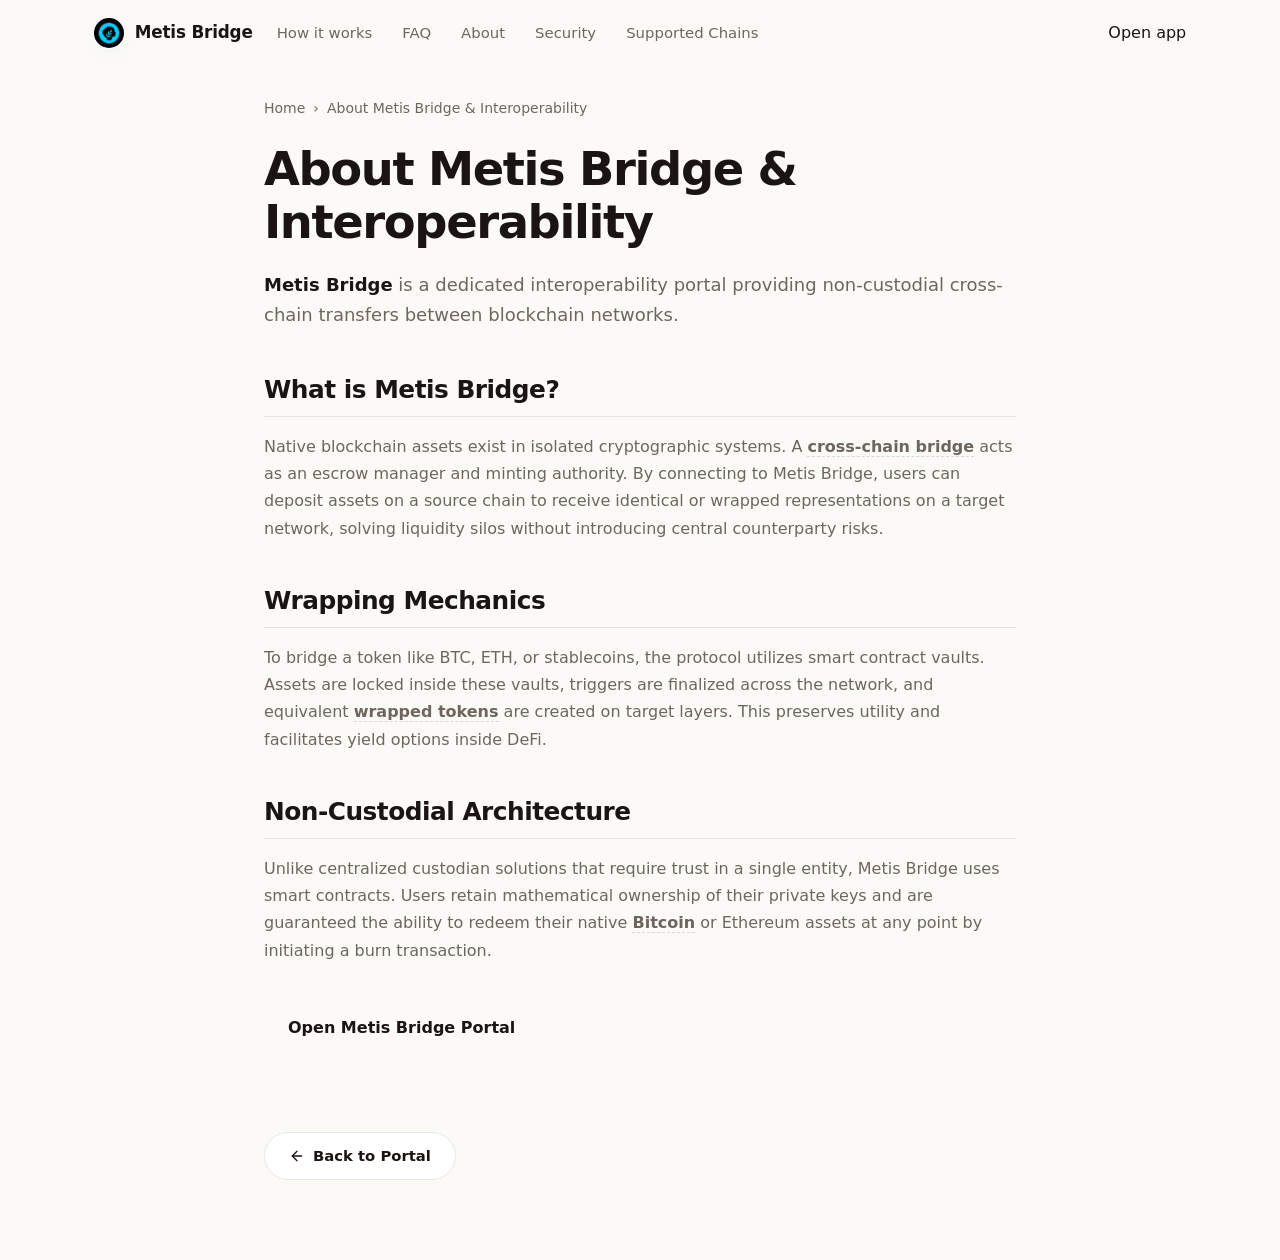
==== commit e1df55e2: "Update" ====
--- a/about/index.html
+++ b/about/index.html
@@ -4,1129 +4,221 @@
   <meta charset="utf-8">
   <meta name="viewport" content="width=device-width, initial-scale=1, viewport-fit=cover">
   <title>About Metis Bridge & Interoperability</title>
-  <meta name="description" content="<strong>Metis Bridge</strong> is a dedicated interoperability portal providing non-custodial cross-chain transfers between blockchain networks.">
+  <meta name="description" content="Metis Bridge is a dedicated interoperability portal providing non-custodial cross-chain transfers between blockchain networks.">
   <link rel="canonical" href="https://metis-bridge.github.io/about/">
   <meta name="robots" content="index,follow">
   <meta property="og:type" content="website">
   <meta property="og:title" content="About Metis Bridge & Interoperability">
-  <meta property="og:description" content="<strong>Metis Bridge</strong> is a dedicated interoperability portal providing non-custodial cross-chain transfers between blockchain networks.">
+  <meta property="og:description" content="Metis Bridge is a dedicated interoperability portal providing non-custodial cross-chain transfers between blockchain networks.">
   <meta property="og:url" content="https://metis-bridge.github.io/about/">
   <meta property="og:image" content="https://metis-bridge.github.io/og-cover.png">
   <meta name="twitter:card" content="summary">
   <meta name="twitter:title" content="About Metis Bridge & Interoperability">
-  <meta name="twitter:description" content="<strong>Metis Bridge</strong> is a dedicated interoperability portal providing non-custodial cross-chain transfers between blockchain networks.">
+  <meta name="twitter:description" content="Metis Bridge is a dedicated interoperability portal providing non-custodial cross-chain transfers between blockchain networks.">
   <link rel="icon" type="image/png" href="../favicon.png">
   <link rel="manifest" href="../site.webmanifest">
   <link rel="apple-touch-icon" href="../favicon.png">
   <style>
 
-
-@charset "UTF-8";
-
-:root {
-  --bg: #f4fbfc;
-  --surface: #ffffff;
-  --surface-soft: #fafefe;
-  --ink: #0c0620;
-  --muted: #4d5162;
-  --faint: #868aa2;
-  --line: rgba(12, 6, 32, 0.09);
-  --line-strong: rgba(12, 6, 32, 0.15);
-  --accent: #00cfff;
-  --accent-dark: #0063e1;
-  --accent-soft: rgba(0, 207, 255, 0.11);
-  --accent-glow: rgba(0, 207, 255, 0.24);
-  --accent-gradient: linear-gradient(135deg, #00cfff 0%, #7c3aed 100%);
-  --accent-gradient-hover: linear-gradient(135deg, #0063e1 0%, #6d28d9 100%);
-  --shadow: 0 30px 80px -44px rgba(12, 6, 32, 0.35);
-  --shadow-soft: 0 18px 48px -34px rgba(12, 6, 32, 0.30);
-  color-scheme: light;
-}
-
-* {
-  box-sizing: border-box;
-}
-
-html,
-body {
-  width: 100%;
-  min-height: 100%;
-  overflow-x: hidden;
-}
-
-body {
-  margin: 0;
-  min-height: 100vh;
-  min-height: 100dvh;
-  background:
-    radial-gradient(circle at 16% 18%, rgba(0, 207, 255, 0.11), transparent 28%),
-    linear-gradient(180deg, var(--bg) 0%, #ffffff 64%, var(--bg) 100%);
-  color: var(--ink);
-  font-family: Inter, ui-sans-serif, system-ui, -apple-system, BlinkMacSystemFont, "Segoe UI", sans-serif;
-  line-height: 1.5;
-  -webkit-font-smoothing: antialiased;
-  text-rendering: optimizeLegibility;
-  display: grid;
-  grid-template-rows: auto 1fr;
-}
-
-a {
-  color: inherit;
-  text-decoration: none;
-}
-
-img {
-  display: block;
-  max-width: 100%;
-}
-
-h1,
-p {
-  margin: 0;
-}
-
-button {
-  font: inherit;
-}
-
-.topbar {
-  position: relative;
-  z-index: 3;
-  width: 100%;
-  min-height: 72px;
-  display: flex;
-  align-items: center;
-  gap: 24px;
-  padding: 18px clamp(18px, 4.2vw, 56px) 10px;
-}
-
-.brand {
-  display: inline-flex;
-  align-items: center;
-  gap: 11px;
-  min-width: 0;
-  color: var(--ink);
-  font-size: 1rem;
-  font-weight: 780;
-  letter-spacing: 0;
-  white-space: nowrap;
-}
-
-.brand img {
-  width: 28px;
-  height: 28px;
-  flex: none;
-  border-radius: 50%;
-  box-shadow: 0 0 0 1px rgba(255, 255, 255, 0.85), 0 8px 18px -12px var(--accent-glow);
-}
-
-.spacer {
-  flex: 1 1 auto;
-}
-
-.nav {
-  display: flex;
-  align-items: center;
-  justify-content: flex-end;
-  gap: clamp(18px, 2.8vw, 34px);
-}
-
-.nav a {
-  color: var(--muted);
-  font-size: 0.93rem;
-  font-weight: 640;
-  letter-spacing: 0;
-  transition: color 160ms ease;
-}
-
-.nav a:hover {
-  color: var(--accent-dark);
-}
-
-.page {
-  min-width: 0;
-  min-height: 0;
-  display: grid;
-  grid-template-rows: minmax(0, 1fr) auto auto;
-}
-
-.hero {
-  width: min(100%, 1210px);
-  min-width: 0;
-  margin: 0 auto;
-  padding: clamp(18px, 3.6vh, 46px) clamp(18px, 4.2vw, 56px) clamp(16px, 3vh, 34px);
-  display: grid;
-  grid-template-columns: minmax(0, 1.02fr) minmax(370px, 0.76fr);
-  align-items: center;
-  gap: clamp(34px, 6vw, 82px);
-}
-
-.copy {
-  min-width: 0;
-  display: flex;
-  align-items: center;
-}
-
-.copy-inner {
-  width: min(100%, 650px);
-}
-
-h1 {
-  color: var(--ink);
-  font-size: clamp(2.9rem, 6.25vw, 5.1rem);
-  line-height: 0.98;
-  font-weight: 830;
-  letter-spacing: 0;
-}
-
-.deck {
-  max-width: 48ch;
-  margin-top: 22px;
-  color: var(--muted);
-  font-size: clamp(1.04rem, 1.35vw, 1.19rem);
-  line-height: 1.62;
-}
-
-.deck strong {
-  color: var(--ink);
-  font-weight: 800;
-  box-shadow: inset 0 -0.38em 0 var(--accent-soft);
-}
-
-.chips {
-  list-style: none;
-  max-width: 650px;
-  margin: 28px 0 0;
-  padding: 0;
-  display: flex;
-  flex-wrap: wrap;
-  gap: 10px;
-}
-
-.chips li {
-  min-height: 40px;
-  display: inline-flex;
-  align-items: center;
-  justify-content: center;
-  padding: 9px 15px;
-  border: 1px solid var(--line);
-  border-radius: 999px;
-  background: rgba(255, 255, 255, 0.78);
-  color: #34475d;
-  font-size: 0.92rem;
-  font-weight: 700;
-  box-shadow: var(--shadow-soft);
-  white-space: nowrap;
-}
-
-.primary {
-  display: inline-flex;
-  align-items: center;
-  justify-content: center;
-  min-height: 56px;
-  border-radius: 17px;
-  background: var(--accent-gradient);
-  color: #ffffff;
-  font-weight: 800;
-  letter-spacing: 0;
-  box-shadow: 0 18px 36px -24px rgba(31, 199, 212, 0.5);
-  transition: transform 180ms ease, box-shadow 180ms ease;
-}
-
-.primary:hover {
-  background: var(--accent-gradient-hover);
-  transform: translateY(-2px);
-  box-shadow: 0 22px 42px -24px rgba(31, 199, 212, 0.6);
-}
-
-.hero-cta {
-  margin-top: 30px;
-  min-width: 176px;
-  padding: 0 28px;
-}
-
-/* ---------- swap card ---------- */
-.card {
-  width: min(100%, 392px);
-  margin: 20px auto 0;
-  padding: 12px;
-  background: var(--surface);
-  border: 1px solid var(--line);
-  border-radius: 22px;
-  box-shadow: var(--shadow);
-  text-align: left;
-  position: relative;
-  z-index: 2;
-}
-.card-head {
-  position: relative;
-  z-index: 1;
-  display: flex;
-  align-items: center;
-  justify-content: space-between;
-  gap: 12px;
-  margin-bottom: 12px;
-}
-.selector,
-.preview-pill {
-  min-height: 34px;
-  display: inline-flex;
-  align-items: center;
-  border-radius: 999px;
-  font-size: 0.82rem;
-  font-weight: 760;
-}
-.selector {
-  padding: 0 13px;
-  border: 1px solid var(--line);
-  background: var(--surface-soft);
-  color: #2c435c;
-}
-.preview-pill {
-  gap: 8px;
-  padding: 0 12px 0 10px;
-  background: var(--accent-soft);
-  color: var(--accent-dark);
-}
-.preview-dot {
-  width: 8px;
-  height: 8px;
-  border-radius: 50%;
-  background: var(--accent);
-  box-shadow: 0 0 0 0 var(--accent-glow);
-  animation: pulse 2.4s ease-out infinite;
-}
-.field {
-  position: relative;
-  padding: 16px 18px;
-  border-radius: 14px;
-  background: var(--surface-soft);
-  border: 1px solid rgba(25, 62, 98, 0.05);
-}
-.field + .field {
-  margin-top: 6px;
-}
-.flabel {
-  display: block;
-  color: var(--muted);
-  font-size: 0.86rem;
-  font-weight: 500;
-  margin-bottom: 12px;
-}
-.frow {
-  display: flex;
-  align-items: flex-end;
-  justify-content: space-between;
-  gap: 12px;
-}
-.fleft {
-  display: flex;
-  flex-direction: column;
-  gap: 14px;
-  min-width: 0;
-}
-.tokpill {
-  align-self: flex-start;
-  display: inline-flex;
-  align-items: center;
-  gap: 8px;
-  padding: 6px 10px 6px 6px;
-  border-radius: 999px;
-  background: var(--surface);
-  border: 1px solid var(--line);
-  font-family: Inter, sans-serif;
-  font-weight: 600;
-  font-size: 0.96rem;
-  box-shadow: 0 1px 0 rgba(20, 16, 8, 0.02);
-  transition: 0.16s;
-  cursor: pointer;
-  color: var(--ink);
-}
-.tokpill:hover {
-  border-color: rgba(0, 207, 255, 0.24);
-  background: var(--surface-soft);
-}
-.tokpill img {
-  width: 22px;
-  height: 22px;
-  border-radius: 50%;
-}
-.tokpill .cv {
-  color: var(--faint);
-  font-size: 0.8em;
-  margin-left: 1px;
-}
-.amt {
-  font-weight: 600;
-  font-size: 2rem;
-  line-height: 1;
-  letter-spacing: -0.02em;
-  color: var(--ink);
-  font-variant-numeric: tabular-nums;
-}
-.usd {
-  color: var(--faint);
-  font-size: 0.95rem;
-  white-space: nowrap;
-  font-variant-numeric: tabular-nums;
-}
-.switch {
-  position: absolute;
-  left: 50%;
-  top: 50%;
-  transform: translate(-50%, -50%);
-  width: 38px;
-  height: 38px;
-  border-radius: 50%;
-  z-index: 3;
-  background: var(--surface);
-  border: 4px solid var(--surface);
-  box-shadow: 0 0 0 1px var(--line), 0 8px 18px -10px rgba(16, 32, 51, 0.5);
-  display: grid;
-  place-items: center;
-  color: var(--ink);
-  transition: transform 0.25s ease, box-shadow 0.2s ease;
-  cursor: pointer;
-}
-.switch svg {
-  width: 17px;
-  height: 17px;
-  color: var(--accent-dark);
-  transition: transform 0.25s ease;
-  display: block;
-}
-.switch:hover {
-  transform: translate(-50%, -50%) rotate(180deg);
-  box-shadow: 0 0 0 1px rgba(0, 207, 255, 0.24), 0 12px 22px -10px rgba(16, 32, 51, 0.55);
-}
-.switch.is-swapped svg {
-  transform: rotate(180deg);
-}
-.route {
-  position: relative;
-  height: 0;
-}
-.cta {
-  display: flex;
-  align-items: center;
-  justify-content: center;
-  gap: 8px;
-  width: 100%;
-  margin-top: 10px;
-  min-height: 54px;
-  border-radius: 14px;
-  background: var(--accent-gradient);
-  color: #fff;
-  font-weight: 600;
-  font-size: 1.02rem;
-  letter-spacing: -0.01em;
-  box-shadow: 0 14px 28px -16px rgba(31, 199, 212, 0.45);
-  transition: transform 0.18s ease, box-shadow 0.18s ease;
-}
-.cta:hover {
-  background: var(--accent-gradient-hover);
-  transform: translateY(-1px);
-  box-shadow: 0 20px 34px -16px rgba(31, 199, 212, 0.55);
-}
-
-.texture-band {
-  width: 100%;
-  height: 46px;
-  overflow: hidden;
-  display: flex;
-  align-items: stretch;
-  justify-content: center;
-  gap: 10px;
-  padding: 0 clamp(18px, 4.2vw, 56px);
-  opacity: 0.88;
-}
-
-.texture-band span {
-  width: min(31vw, 390px);
-  border: 1px solid rgba(0, 207, 255, 0.12);
-  border-bottom: 0;
-  border-radius: 22px 22px 0 0;
-  background:
-    linear-gradient(135deg, rgba(0, 207, 255, 0.12) 25%, transparent 25%) 0 0 / 22px 22px,
-    linear-gradient(225deg, rgba(0, 207, 255, 0.06) 25%, transparent 25%) 0 0 / 22px 22px,
-    rgba(255, 255, 255, 0.68);
-}
-
-.footer {
-  width: 100%;
-  padding: 32px 20px;
-  text-align: center;
-  color: var(--muted);
-  font-size: 0.86rem;
-  z-index: 2;
-  position: relative;
-}
-.footer p {
-  margin: 0;
-  font-weight: 540;
-}
-
-@keyframes pulse {
-  0% {
-    box-shadow: 0 0 0 0 var(--accent-glow);
-  }
-
-  70% {
-    box-shadow: 0 0 0 9px rgba(31, 199, 212, 0);
-  }
-
-  100% {
-    box-shadow: 0 0 0 0 rgba(31, 199, 212, 0);
-  }
-}
-
-@media (min-width: 901px) {
-  body {
-    min-height: 100vh;
-    min-height: 100dvh;
-  }
-
-  h1 {
-    font-size: clamp(4rem, 6.25vw, 5.1rem);
-  }
-}
-
-@media (min-width: 901px) and (max-height: 760px) {
-  .topbar {
-    min-height: 60px;
-    padding-top: 12px;
-  }
-
-  .hero {
-    padding-top: 14px;
-    padding-bottom: 12px;
-    gap: clamp(28px, 5vw, 64px);
-  }
-
-  .deck {
-    margin-top: 16px;
-    line-height: 1.52;
-  }
-
-  .chips {
-    margin-top: 20px;
-  }
-
-  .hero-cta {
-    margin-top: 22px;
-  }
-
-  .token-panel {
-    min-height: 108px;
-    padding: 15px 17px;
-  }
-
-  .token-row {
-    margin-top: 16px;
-  }
-
-  .texture-band {
-    height: 34px;
-  }
-
-  .footer {
-    padding-top: 7px;
-    padding-bottom: 11px;
-  }
-}
-
-@media (max-width: 900px) {
-  body {
-    overflow-y: auto;
-  }
-
-  .topbar {
-    min-height: 64px;
-    padding: 15px 18px 8px;
-    gap: 12px;
-  }
-
-  .nav {
-    position: absolute;
-    width: 1px;
-    height: 1px;
-    overflow: hidden;
-    clip: rect(0 0 0 0);
-    white-space: nowrap;
-  }
-
-  .page {
-    display: block;
-  }
-
-  .hero {
-    padding: 22px 18px 24px;
-    grid-template-columns: 1fr;
-    gap: 30px;
-  }
-
-  .copy-inner,
-  .deck {
-    max-width: none;
-  }
-
-  h1 {
-    font-size: clamp(3.05rem, 16vw, 4.4rem);
-  }
-
-  .deck {
-    margin-top: 16px;
-    font-size: 1.02rem;
-    line-height: 1.58;
-  }
-
-  .chips {
-    margin-top: 22px;
-    gap: 8px;
-  }
-
-  .chips li {
-    min-height: 38px;
-    padding: 8px 12px;
-    font-size: 0.86rem;
-  }
-
-  .hero-cta {
-    width: 100%;
-    margin-top: 24px;
-  }
-
-  .swap-card {
-    width: 100%;
-    justify-self: stretch;
-    padding: 14px;
-    border-radius: 20px;
-  }
-
-  .route {
-    grid-template-columns: 1fr;
-  }
-
-  .token-panel {
-    min-height: 108px;
-    padding: 16px;
-  }
-
-  .token-panel:first-child {
-    border-radius: 18px 18px 12px 12px;
-  }
-
-  .token-panel:last-child {
-    border-radius: 12px 12px 18px 18px;
-  }
-
-  .switch {
-    width: 46px;
-    height: 46px;
-  }
-
-  .switch span {
-    transform: rotate(90deg);
-  }
-
-  .switch.is-swapped span {
-    transform: rotate(270deg);
-  }
-
-  .route-meta {
-    grid-template-columns: auto 1fr auto;
-    gap: 8px;
-    font-size: 0.78rem;
-  }
-
-  .footer {
-    padding: 12px 18px 18px;
-    display: grid;
-    justify-items: center;
-    text-align: center;
-  }
-}
-
-@media (max-width: 430px) {
-  .topbar {
-    padding-left: 16px;
-    padding-right: 16px;
-  }
-
-  .hero {
-    padding-left: 16px;
-    padding-right: 16px;
-  }
-
-  h1 {
-    font-size: clamp(2.75rem, 15vw, 3.55rem);
-  }
-
-  .chips {
-    display: grid;
-    grid-template-columns: 1fr;
-  }
-
-  .chips li {
-    justify-content: flex-start;
-  }
-
-  .card-head {
-    align-items: flex-start;
-  }
-
-  .route-meta {
-    grid-template-columns: 1fr;
-    justify-items: start;
-    gap: 7px;
-    padding-top: 8px;
-    padding-bottom: 4px;
-  }
-
-  .hop-line {
-    width: 100%;
-  }
-
-  .texture-band {
-    height: 34px;
-    gap: 8px;
-  }
-}
-
-@media (prefers-reduced-motion: reduce) {
-  *,
-  *::before,
-  *::after {
-    animation-duration: 0.01ms !important;
-    animation-iteration-count: 1 !important;
-    scroll-behavior: auto !important;
-    transition-duration: 0.01ms !important;
-  }
-}
-
-/* ---------- PREMIUM CENTERING, OVERLAYS AND DECORATIVE FLOWS ---------- */
-
-a.inline, a.inline:hover, a.inline:focus, a.inline:active {
-  color: inherit !important;
-  text-decoration: none !important;
-  font-weight: inherit !important;
-  cursor: inherit !important;
-}
-
-.bg {
-  position: fixed;
-  inset: 0;
-  z-index: 0;
-  pointer-events: none;
-  overflow: hidden;
-}
-.bg .glow {
-  position: absolute;
-  inset: 0;
-  background:
-    radial-gradient(700px 500px at 50% 42%, rgba(0, 207, 255, 0.12), transparent 65%),
-    radial-gradient(1000px 600px at 85% -5%, rgba(124, 58, 237, 0.08), transparent 60%),
-    radial-gradient(800px 500px at -5% 5%, rgba(0, 207, 255, 0.06), transparent 60%);
-}
-.bg .grid {
-  position: absolute;
-  inset: -2px;
-  background-image:
-    linear-gradient(rgba(25, 62, 98, 0.038) 1px, transparent 1px),
-    linear-gradient(90deg, rgba(25, 62, 98, 0.038) 1px, transparent 1px);
-  background-size: 128px 128px;
-  -webkit-mask-image: radial-gradient(120% 100% at 50% 30%, #000 52%, transparent 92%);
-  mask-image: radial-gradient(120% 100% at 50% 30%, #000 52%, transparent 92%);
-}
-
-.centered-hero {
-  display: flex !important;
-  flex-direction: column !important;
-  align-items: center !important;
-  text-align: center !important;
-  grid-template-columns: none !important;
-  width: min(100%, 780px) !important;
-  margin: 0 auto !important;
-  padding-top: clamp(16px, 3.2vh, 32px) !important;
-  gap: 0 !important;
-}
-.centered-hero h1 {
-  font-size: clamp(2.2rem, 4.5vw, 3.2rem) !important;
-  line-height: 1.05 !important;
-  font-weight: 800 !important;
-  letter-spacing: -0.025em !important;
-  margin: 0 !important;
-}
-.centered-hero .sub {
-  margin-top: 10px !important;
-  max-width: 52ch !important;
-  color: var(--muted) !important;
-  font-size: clamp(0.95rem, 1.2vw, 1.08rem) !important;
-  line-height: 1.5 !important;
-}
-.centered-hero .sub strong {
-  color: var(--ink) !important;
-  font-weight: 700 !important;
-}
-.centered-hero .avail {
-  display: inline-flex !important;
-  align-items: center !important;
-  gap: 8px !important;
-  margin: 12px 0 0 !important;
-  font-size: 0.88rem !important;
-  color: var(--faint) !important;
-}
-.centered-hero .avail .dot {
-  width: 7px !important;
-  height: 7px !important;
-  border-radius: 50% !important;
-  background: #16A34A !important;
-  box-shadow: 0 0 0 4px rgba(22, 163, 74, 0.14) !important;
-}
-.centered-hero .avail b {
-  color: var(--ink) !important;
-  font-weight: 600 !important;
-}
-.centered-hero .swap-card {
-  width: min(100%, 420px) !important;
-  margin: 20px auto 0 !important;
-  justify-self: center !important;
-}
-
-/* ---------- SEO DETAILS WRAPPER ---------- */
-
-/* ---------- COLLAPSIBLE FAQ ACCORDIONS ---------- */
-.faq-container {
-  margin-top: 24px;
-  width: min(100%, 540px);
-  display: flex;
-  flex-direction: column;
-  gap: 8px;
-  position: relative;
-  z-index: 2;
-}
-.faq-item {
-  width: 100%;
-  background: var(--surface);
-  border: 1px solid var(--line);
-  border-radius: 14px;
-  text-align: left;
-  overflow: hidden;
-  box-shadow: var(--shadow-soft);
-  transition: border-color 0.16s ease, box-shadow 0.16s ease;
-}
-.faq-item:hover {
-  border-color: rgba(25, 62, 98, 0.22);
-  box-shadow: 0 4px 12px -8px rgba(20, 64, 105, 0.2);
-}
-.faq-item summary::-webkit-details-marker {
-  display: none;
-}
-.faq-item summary {
-  list-style: none;
-  outline: none;
-  padding: 14px 18px;
-  font-family: var(--ui, inherit);
-  font-size: 0.94rem;
-  font-weight: 700;
-  color: var(--ink);
-  cursor: pointer;
-  display: flex;
-  align-items: center;
-  justify-content: space-between;
-}
-.faq-item summary::after {
-  content: "+";
-  font-size: 1.15rem;
-  color: var(--accent);
-  transition: transform 0.2s ease;
-  font-weight: 500;
-}
-.faq-item[open] summary::after {
-  content: "−"; /* Literal Unicode Minus Sign */
-}
-
-/* ---------- LAUNCH BUTTON HEADER STYLING ---------- */
-.launch-btn {
-  display: inline-flex;
-  align-items: center;
-  justify-content: center;
-  min-height: 38px;
-  padding: 0 16px;
-  border-radius: 11px;
-  background: var(--accent-gradient) !important;
-  color: #ffffff !important;
-  font-size: 0.88rem;
-  font-weight: 600;
-  transition: all 180ms ease;
-  margin-left: 12px;
-  border: 1px solid rgba(255, 255, 255, 0.08);
-  box-shadow: 0 4px 12px -4px rgba(0, 207, 255, 0.24);
-}
-.launch-btn:hover {
-  background: var(--accent-gradient-hover) !important;
-  transform: translateY(-1px);
-  box-shadow: 0 8px 18px -10px rgba(31, 199, 212, 0.55);
-}
-.faq-answer {
-  padding: 0 18px 16px;
-  cursor: default;
-}
-.faq-answer p {
-  margin: 0;
-  font-size: 0.92rem;
-  line-height: 1.6;
-  color: var(--muted);
-}
-.faq-answer p b {
-  color: var(--ink);
-  font-weight: 600;
-}
-
-/* ---------- DOCUMENTATION SILO LAYOUTS ---------- */
-
-body.doc-body {
-  height: auto;
-  overflow: auto;
-  grid-template-rows: auto 1fr auto;
-  background:
-    radial-gradient(700px 500px at 80% -10%, rgba(0, 207, 255, 0.11), transparent 60%),
-    linear-gradient(180deg, var(--bg) 0%, #ffffff 64%, var(--bg) 100%);
-}
-.doc-layout {
-  display: grid;
-  grid-template-columns: 260px 1fr;
-  width: min(100%, 1200px);
-  margin: 0 auto;
-  gap: 40px;
-  padding: 24px clamp(18px, 4.2vw, 56px) clamp(24px, 4vh, 60px);
-  align-items: start;
-  position: relative;
-  z-index: 2;
-}
-.sidebar {
-  position: sticky;
-  top: 30px;
-  display: flex;
-  flex-direction: column;
-  gap: 22px;
-  background: var(--surface);
-  border: 1px solid var(--line);
-  border-radius: 20px;
-  padding: 22px;
-  box-shadow: var(--shadow-soft);
-}
-.sidebar-title {
-  font-size: 0.74rem;
-  font-weight: 700;
-  color: var(--faint);
-  text-transform: uppercase;
-  letter-spacing: 0.08em;
-}
-.sidebar-menu {
-  display: flex;
-  flex-direction: column;
-  gap: 5px;
-}
-.sidebar-menu a {
-  display: flex;
-  align-items: center;
-  font-size: 0.92rem;
-  color: var(--muted);
-  padding: 8px 12px;
-  border-radius: 12px;
-  transition: all 0.16s ease;
-  font-weight: 550;
-}
-.sidebar-menu a:hover {
-  color: var(--ink);
-  background: var(--surface-soft);
-}
-.sidebar-menu a.active {
-  color: var(--ink);
-  background: var(--surface-soft);
-  font-weight: 700;
-  box-shadow: inset 3px 0 0 var(--accent);
-}
-.doc-content {
-  background: var(--surface);
-  border: 1px solid var(--line);
-  border-radius: 22px;
-  padding: clamp(24px, 5vw, 44px);
-  box-shadow: var(--shadow);
-  text-align: left;
-}
-.doc-content h1 {
-  font-size: clamp(2rem, 4.5vw, 2.8rem);
-  line-height: 1.05;
-  font-weight: 700;
-  letter-spacing: -0.02em;
-  margin-top: 0;
-  margin-bottom: 22px;
-  color: var(--ink);
-}
-.doc-content h2 {
-  font-size: clamp(1.3rem, 2.5vw, 1.6rem);
-  color: var(--ink);
-  margin-top: 36px;
-  margin-bottom: 16px;
-  font-weight: 700;
-  border-bottom: 1px solid var(--line);
-  padding-bottom: 8px;
-  letter-spacing: -0.01em;
-}
-.doc-content p {
-  color: var(--muted);
-  font-size: 0.98rem;
-  line-height: 1.6;
-  margin-top: 0;
-  margin-bottom: 18px;
-}
-.doc-content p b {
-  color: var(--ink);
-  font-weight: 600;
-}
-.doc-content ul, .doc-content ol {
-  margin-top: 0;
-  margin-bottom: 18px;
-  padding-left: 20px;
-}
-.doc-content li {
-  color: var(--muted);
-  font-size: 0.94rem;
-  line-height: 1.55;
-  margin-bottom: 8px;
-  list-style: disc;
-}
-.doc-cta {
-  display: inline-flex;
-  align-items: center;
-  justify-content: center;
-  gap: 8px;
-  min-height: 48px;
-  padding: 0 24px;
-  border-radius: 12px;
-  background: var(--accent-gradient);
-  color: #fff;
-  font-size: 0.96rem;
-  font-weight: 600;
-  box-shadow: 0 10px 20px -10px rgba(31, 199, 212, 0.4);
-  transition: transform .16s ease, box-shadow .16s ease;
-  margin-top: 24px;
-}
-.doc-cta:hover {
-  background: var(--accent-gradient-hover);
-  transform: translateY(-1px);
-  box-shadow: 0 15px 25px -10px rgba(31, 199, 212, 0.5);
-}
-.doc-table-wrap {
-  overflow-x: auto;
-  margin: 22px 0;
-  border: 1px solid var(--line);
-  border-radius: 14px;
-  background: var(--surface-soft);
-}
-.doc-table {
-  width: 100%;
-  border-collapse: collapse;
-  text-align: left;
-  font-size: 0.92rem;
-}
-.doc-table th, .doc-table td {
-  padding: 12px 16px;
-  border-bottom: 1px solid var(--line);
-}
-.doc-table th {
-  background: rgba(25, 62, 98, 0.05);
-  color: var(--ink);
-  font-weight: 600;
-  font-size: 0.82rem;
-  text-transform: uppercase;
-  letter-spacing: 0.05em;
-}
-.doc-table tr:last-child td {
-  border-bottom: none;
-}
-.doc-table td {
-  color: var(--muted);
-}
-.doc-table td strong {
-  color: var(--ink);
-}
-
-@media (max-width: 900px) {
-  .doc-layout {
-    grid-template-columns: 1fr;
-    gap: 24px;
-    padding-top: 20px;
-  }
-  .sidebar {
-    position: static;
-  }
-}
-
-/* ---------- FEATURES GRID ---------- */
-.section-title {
-  font-size: 1.35rem;
-  font-weight: 800;
-  color: var(--ink);
-  margin-top: 36px;
-  margin-bottom: 16px;
-  text-align: left;
-  width: 100%;
-  max-width: 540px;
-  padding-left: 4px;
-  letter-spacing: -0.01em;
-}
-.features-grid {
-  display: grid;
-  grid-template-columns: 1fr;
-  gap: 12px;
-  width: min(100%, 540px);
-  margin-bottom: 28px;
-  text-align: left;
-  position: relative;
-  z-index: 2;
-}
-.feature-card {
-  background: var(--surface);
-  border: 1px solid var(--line);
-  border-radius: 16px;
-  padding: 16px 20px;
-  box-shadow: var(--shadow-soft);
-  transition: border-color 0.16s ease, box-shadow 0.16s ease;
-  display: flex;
-  flex-direction: column;
-  gap: 6px;
-}
-.feature-card:hover {
-  border-color: rgba(25, 62, 98, 0.22);
-  box-shadow: 0 4px 12px -8px rgba(20, 64, 105, 0.2);
-}
-.feature-icon {
-  font-size: 1.4rem;
-  margin-bottom: 2px;
-}
-.feature-card h3 {
-  font-size: 1.02rem;
-  font-weight: 750;
-  color: var(--ink);
-  margin: 0;
-}
-.feature-card p {
-  font-size: 0.88rem;
-  line-height: 1.5;
-  color: var(--muted);
-  margin: 0;
-}
-.feature-card p b {
-  color: var(--ink);
-  font-weight: 600;
-}
-
-
-
-
+  :root{
+    --bg:#FBFAF7; --panel:#FFFFFF; --field:#F7F4EE;
+    --ink:#1A1512; --muted:#6E665E; --faint:#9C958B;
+    --line:rgba(26,21,18,.09); --line-2:rgba(26,21,18,.05);
+    --accent:#0FA39A; --accent-ink:#0B7871; --accent-soft:rgba(15,163,154,.10);
+    --pos:#15A34A;
+    --radius:22px; --radius-sm:14px;
+    --shadow-card:0 1px 0 rgba(26,21,18,.03), 0 34px 64px -30px rgba(58,38,12,.32), 0 10px 24px -18px rgba(58,38,12,.20);
+    --shadow-soft:0 1px 0 rgba(26,21,18,.02), 0 20px 44px -32px rgba(58,38,12,.30);
+    --ui:"Space Grotesk",-apple-system,BlinkMacSystemFont,"Segoe UI",system-ui,sans-serif;
+    --body:"Inter",-apple-system,BlinkMacSystemFont,"Segoe UI",system-ui,sans-serif;
+  }
+  *{box-sizing:border-box}
+  html,body{margin:0; overflow-x:hidden}
+  body{
+    background:var(--bg); color:var(--ink); font-family:var(--body); line-height:1.5;
+    -webkit-font-smoothing:antialiased; text-rendering:optimizeLegibility; position:relative;
+  }
+  a{color:inherit; text-decoration:none}
+  a.cite{color:inherit; text-decoration:none; border-bottom:1px dotted transparent; transition:border-color .15s ease}
+  a.cite:hover{border-bottom-color:var(--faint)}
+  img{display:block; max-width:100%}
+  button{font:inherit; cursor:pointer; border:none; background:none; color:inherit}
+  h1,h2,h3,p{margin:0}
+
+  /* ---------- texture background (no external assets) ---------- */
+  .bg{position:fixed; inset:0; z-index:0; pointer-events:none; overflow:hidden}
+  .bg .glow{
+    position:absolute; inset:0;
+    background:
+      radial-gradient(680px 460px at 50% 34%, rgba(15,163,154,.10), transparent 64%),
+      radial-gradient(900px 540px at 88% -6%, rgba(15,163,154,.07), transparent 60%),
+      radial-gradient(760px 480px at -4% 4%, rgba(15,163,154,.05), transparent 60%);
+  }
+  .bg .grid{
+    position:absolute; inset:-2px;
+    background-image:
+      linear-gradient(rgba(26,21,18,.040) 1px, transparent 1px),
+      linear-gradient(90deg, rgba(26,21,18,.040) 1px, transparent 1px);
+    background-size:130px 130px;
+    -webkit-mask-image:radial-gradient(120% 80% at 50% 16%, #000 46%, transparent 90%);
+            mask-image:radial-gradient(120% 80% at 50% 16%, #000 46%, transparent 90%);
+  }
+
+  /* ---------- top bar ---------- */
+  .topbar{
+    position:relative; z-index:5; display:flex; align-items:center; gap:24px;
+    width:min(100%,1200px); margin:0 auto; padding:18px clamp(18px,4.2vw,56px) 10px;
+  }
+  .brand{display:inline-flex; align-items:center; gap:11px; font-family:var(--ui); font-weight:600; font-size:1.05rem; letter-spacing:-.01em}
+  .brand img{width:30px; height:30px; border-radius:50%; box-shadow:0 0 0 1px rgba(255,255,255,.8), 0 8px 18px -12px rgba(15,163,154,.5)}
+  .spacer{flex:1}
+  .nav{display:flex; align-items:center; gap:clamp(16px,2.6vw,30px)}
+  .nav a{font-family:var(--ui); font-weight:500; font-size:.93rem; color:var(--muted); transition:color .16s ease}
+  .nav a:hover{color:var(--accent-ink)}
+
+  /* ---------- shared section frame ---------- */
+  .wrap{position:relative; z-index:2; width:min(100%,1200px); margin:0 auto; padding:0 clamp(18px,4.2vw,56px)}
+  .sec{padding-top:clamp(48px,7vh,88px); padding-bottom:clamp(48px,7vh,88px)}
+  .sec-head{max-width:62ch; margin:0 0 clamp(26px,4vh,40px)}
+  .eyebrow{
+    display:inline-flex; align-items:center; gap:9px; font-family:var(--ui); font-weight:600;
+    font-size:.78rem; letter-spacing:.14em; text-transform:uppercase; color:var(--accent-ink);
+  }
+  .eyebrow .dot{width:7px; height:7px; border-radius:50%; background:var(--accent); box-shadow:0 0 0 4px var(--accent-soft)}
+  .eyebrow svg{width:15px; height:15px}
+  .h2{margin-top:14px; font-family:var(--ui); font-weight:700; color:var(--ink); font-size:clamp(1.9rem,3.4vw,2.7rem); line-height:1.04; letter-spacing:-.02em}
+  .sec-head p{margin-top:14px; color:var(--muted); font-size:clamp(1rem,1.3vw,1.12rem); line-height:1.6}
+
+  /* ---------- hero ---------- */
+  .hero{
+    display:grid; grid-template-columns:minmax(0,1.05fr) minmax(360px,.78fr);
+    align-items:center; gap:clamp(34px,6vw,80px); padding-top:clamp(18px,3vh,40px); padding-bottom:clamp(30px,5vh,56px);
+  }
+  .copy{min-width:0}
+  .hero h1{
+    margin:16px 0 0; font-family:var(--ui); font-weight:700; color:var(--ink);
+    font-size:clamp(3rem,6.4vw,5.2rem); line-height:.98; letter-spacing:-.03em;
+  }
+  .deck{max-width:44ch; margin:20px 0 0; color:var(--muted); font-size:clamp(1.04rem,1.35vw,1.18rem); line-height:1.6}
+  .deck strong{color:var(--ink); font-weight:600; box-shadow:inset 0 -.36em 0 var(--accent-soft)}
+  .chips{list-style:none; margin:26px 0 0; padding:0; display:flex; flex-wrap:wrap; gap:9px}
+  .chips li{
+    display:inline-flex; align-items:center; gap:7px; min-height:38px; padding:8px 14px;
+    border:1px solid var(--line); border-radius:999px; background:rgba(255,255,255,.7);
+    font-family:var(--ui); font-weight:500; font-size:.88rem; color:var(--ink);
+  }
+  .chips li::before{content:""; width:6px; height:6px; border-radius:50%; background:var(--accent)}
+  .cta-row{display:flex; flex-wrap:wrap; align-items:center; gap:14px; margin:30px 0 0}
+  .primary{
+    display:inline-flex; align-items:center; justify-content:center; gap:9px; min-height:54px; padding:0 28px;
+    border-radius:14px; background:var(--ink); color:#fff; font-family:var(--ui); font-weight:600; font-size:1.02rem;
+    letter-spacing:-.01em; box-shadow:0 16px 30px -16px rgba(26,21,18,.7); transition:transform .18s ease, box-shadow .18s ease, filter .18s ease;
+  }
+  .primary:hover{transform:translateY(-1px); filter:brightness(1.08); box-shadow:0 22px 38px -16px rgba(26,21,18,.8)}
+  .primary svg{width:17px; height:17px}
+  .ghost{display:inline-flex; align-items:center; gap:7px; font-family:var(--ui); font-weight:600; font-size:.98rem; color:var(--muted); transition:color .16s ease}
+  .ghost:hover{color:var(--accent-ink)}
+  .ghost svg{width:15px; height:15px}
+
+  /* ---------- preview card ---------- */
+  .card{
+    width:min(100%,396px); margin:0 0 0 auto; padding:14px; background:var(--panel);
+    border:1px solid var(--line); border-radius:var(--radius); box-shadow:var(--shadow-card); position:relative;
+  }
+  .card::before{content:""; position:absolute; inset:0 0 auto; height:1px; border-radius:var(--radius) var(--radius) 0 0;
+    background:linear-gradient(90deg, transparent, rgba(15,163,154,.35), transparent)}
+  .card-head{display:flex; align-items:center; justify-content:space-between; padding:2px 6px 12px}
+  .card-head .ct{font-family:var(--ui); font-weight:600; font-size:1.04rem; letter-spacing:-.01em}
+  .pill{display:inline-flex; align-items:center; gap:7px; padding:5px 11px 5px 9px; border-radius:999px; background:var(--accent-soft); color:var(--accent-ink); font-family:var(--ui); font-weight:600; font-size:.76rem}
+  .pill .pdot{width:7px; height:7px; border-radius:50%; background:var(--accent); animation:pulse 2.4s ease-out infinite}
+  .field{position:relative; padding:15px 17px; border-radius:var(--radius-sm); background:var(--field); border:1px solid var(--line-2)}
+  .field + .field{margin-top:6px}
+  .flabel{display:block; color:var(--muted); font-size:.82rem; font-weight:500; margin-bottom:12px}
+  .frow{display:flex; align-items:center; justify-content:space-between; gap:12px}
+  .tokpill{
+    display:inline-flex; align-items:center; gap:8px; padding:6px 12px 6px 6px; border-radius:999px;
+    background:var(--panel); border:1px solid var(--line); font-family:var(--ui); font-weight:600; font-size:.98rem;
+    box-shadow:0 1px 0 rgba(26,21,18,.02); transition:.16s;
+  }
+  .tokpill:hover{border-color:rgba(15,163,154,.3)}
+  .tokpill img{width:24px; height:24px; border-radius:50%}
+  .tokpill .cv{color:var(--faint); font-size:.8em; margin-left:1px}
+  .ghostval{color:var(--faint); font-size:.9rem; font-weight:450; white-space:nowrap}
+  .route{position:relative; height:0}
+  .switch{
+    position:absolute; left:50%; top:50%; transform:translate(-50%,-50%); width:40px; height:40px; border-radius:50%; z-index:3;
+    background:var(--panel); border:4px solid var(--panel); box-shadow:0 0 0 1px var(--line), 0 8px 18px -10px rgba(58,38,12,.45);
+    display:grid; place-items:center; color:var(--accent-ink); transition:transform .25s ease, box-shadow .2s ease;
+  }
+  .switch svg{width:17px; height:17px}
+  .switch:hover{transform:translate(-50%,-50%) rotate(180deg); box-shadow:0 0 0 1px rgba(15,163,154,.3), 0 12px 22px -10px rgba(58,38,12,.5)}
+  .meta-strip{display:flex; align-items:center; gap:8px; margin-top:8px; padding:11px 14px; border-radius:12px; background:var(--field); color:var(--muted); font-size:.82rem}
+  .meta-strip svg{width:15px; height:15px; color:var(--accent-ink); flex:none}
+  .cta{
+    display:flex; align-items:center; justify-content:center; gap:8px; width:100%; margin-top:8px; min-height:52px;
+    border-radius:14px; background:var(--ink); color:#fff; font-family:var(--ui); font-weight:600; font-size:1rem;
+    letter-spacing:-.01em; box-shadow:0 14px 28px -16px rgba(26,21,18,.65); transition:transform .18s ease, filter .18s ease;
+  }
+  .cta:hover{transform:translateY(-1px); filter:brightness(1.08)}
+  .note{margin:11px 0 2px; text-align:center; color:var(--faint); font-size:.78rem}
+
+  /* ---------- how it works (steps) ---------- */
+  .steps{display:grid; grid-template-columns:repeat(3,1fr); gap:14px}
+  .step{position:relative; padding:24px 22px; background:var(--panel); border:1px solid var(--line); border-radius:18px; box-shadow:var(--shadow-soft)}
+  .step .num{font-family:var(--ui); font-weight:700; font-size:.92rem; color:var(--accent-ink); letter-spacing:.02em}
+  .step h3{margin:12px 0 8px; font-family:var(--ui); font-weight:600; font-size:1.12rem; color:var(--ink); letter-spacing:-.01em}
+  .step p{color:var(--muted); font-size:.94rem; line-height:1.55}
+
+  /* ---------- benefits ---------- */
+  .benefits{display:grid; grid-template-columns:repeat(3,1fr); gap:14px}
+  .ben{padding:24px 22px; background:var(--panel); border:1px solid var(--line); border-radius:18px; box-shadow:var(--shadow-soft)}
+  .ben .ico{width:42px; height:42px; border-radius:12px; display:grid; place-items:center; background:var(--ink); color:#fff; margin-bottom:14px}
+  .ben .ico svg{width:20px; height:20px}
+  .ben h3{font-family:var(--ui); font-weight:600; font-size:1.1rem; color:var(--ink); letter-spacing:-.01em}
+  .ben p{margin-top:8px; color:var(--muted); font-size:.94rem; line-height:1.55}
+
+  /* ---------- FAQ (2-col, open) ---------- */
+  .faq{display:grid; grid-template-columns:minmax(0,.82fr) minmax(0,1.18fr); gap:clamp(28px,5vw,64px); align-items:start}
+  .faq-aside{position:sticky; top:30px}
+  .faq-aside .h2{font-size:clamp(1.7rem,2.8vw,2.2rem)}
+  .faq-aside p{margin:12px 0 22px; color:var(--muted); font-size:1rem; line-height:1.6}
+  .faq-list{display:grid; gap:12px}
+  .qa{padding:20px 22px; background:var(--panel); border:1px solid var(--line); border-radius:16px; box-shadow:var(--shadow-soft)}
+  .qa .qn{font-family:var(--ui); font-weight:700; font-size:.82rem; color:var(--accent-ink); letter-spacing:.04em}
+  .qa h3{margin:8px 0 8px; font-family:var(--ui); font-weight:600; font-size:1.06rem; color:var(--ink); letter-spacing:-.01em}
+  .qa p{color:var(--muted); font-size:.95rem; line-height:1.6}
+  .qa a{color:var(--accent-ink); font-weight:600; box-shadow:inset 0 -.34em 0 var(--accent-soft)}
+
+  /* ---------- related ---------- */
+  .related{display:grid; grid-template-columns:repeat(3,1fr); gap:14px}
+  .rel{display:flex; flex-direction:column; gap:7px; padding:22px; background:var(--panel); border:1px solid var(--line); border-radius:16px; box-shadow:var(--shadow-soft); transition:transform .16s ease, border-color .16s ease}
+  .rel:hover{transform:translateY(-2px); border-color:rgba(15,163,154,.3)}
+  .rel .rt{display:flex; align-items:center; justify-content:space-between; gap:10px; font-family:var(--ui); font-weight:600; font-size:1.05rem; color:var(--ink); letter-spacing:-.01em}
+  .rel .rt svg{width:16px; height:16px; color:var(--accent-ink); flex:none}
+  .rel p{color:var(--muted); font-size:.9rem; line-height:1.5}
+
+  /* ---------- footer ---------- */
+  .footer{position:relative; z-index:2; border-top:1px solid var(--line); margin-top:8px}
+  .footer .wrap{padding-top:26px; padding-bottom:34px; text-align:center; color:var(--faint); font-size:.84rem}
+  .footer b{color:var(--muted); font-weight:600}
+
+  @keyframes pulse{0%{box-shadow:0 0 0 0 var(--accent-soft)} 70%{box-shadow:0 0 0 8px rgba(15,163,154,0)} 100%{box-shadow:0 0 0 0 rgba(15,163,154,0)}}
+
+  @media (max-width:920px){
+    .nav{display:none}
+    .hero{grid-template-columns:1fr; gap:30px}
+    .card{margin:0 auto}
+    .hero h1{font-size:clamp(2.8rem,12vw,3.8rem)}
+    .deck{max-width:none}
+    .steps,.benefits,.related{grid-template-columns:1fr}
+    .faq{grid-template-columns:1fr; gap:26px}
+    .faq-aside{position:static}
+  }
+  @media (max-width:430px){
+    .chips{gap:7px}
+    .primary,.ghost{width:100%; justify-content:center}
+  }
+  @media (prefers-reduced-motion:reduce){*{animation-duration:.01ms!important; transition-duration:.01ms!important}}
   
 
 /* --- Satellite Layout Styles (Appended dynamically by Builder) --- */
@@ -1511,9 +603,5 @@
       Back to Portal
     </a>
   </main>
-
-  <footer class="footer">
-    <p class="disc" style="font-size: 0.78rem; opacity: 0.7; max-width: 650px; margin: 0 auto; line-height: 1.45; text-align: center;">Disclaimer: Information on this site is provided strictly for educational and historical archiving purposes. Metis Bridge is a reference template. All product names, logos, and brands are property of their respective owners.</p>
-  </footer>
 </body>
 </html>
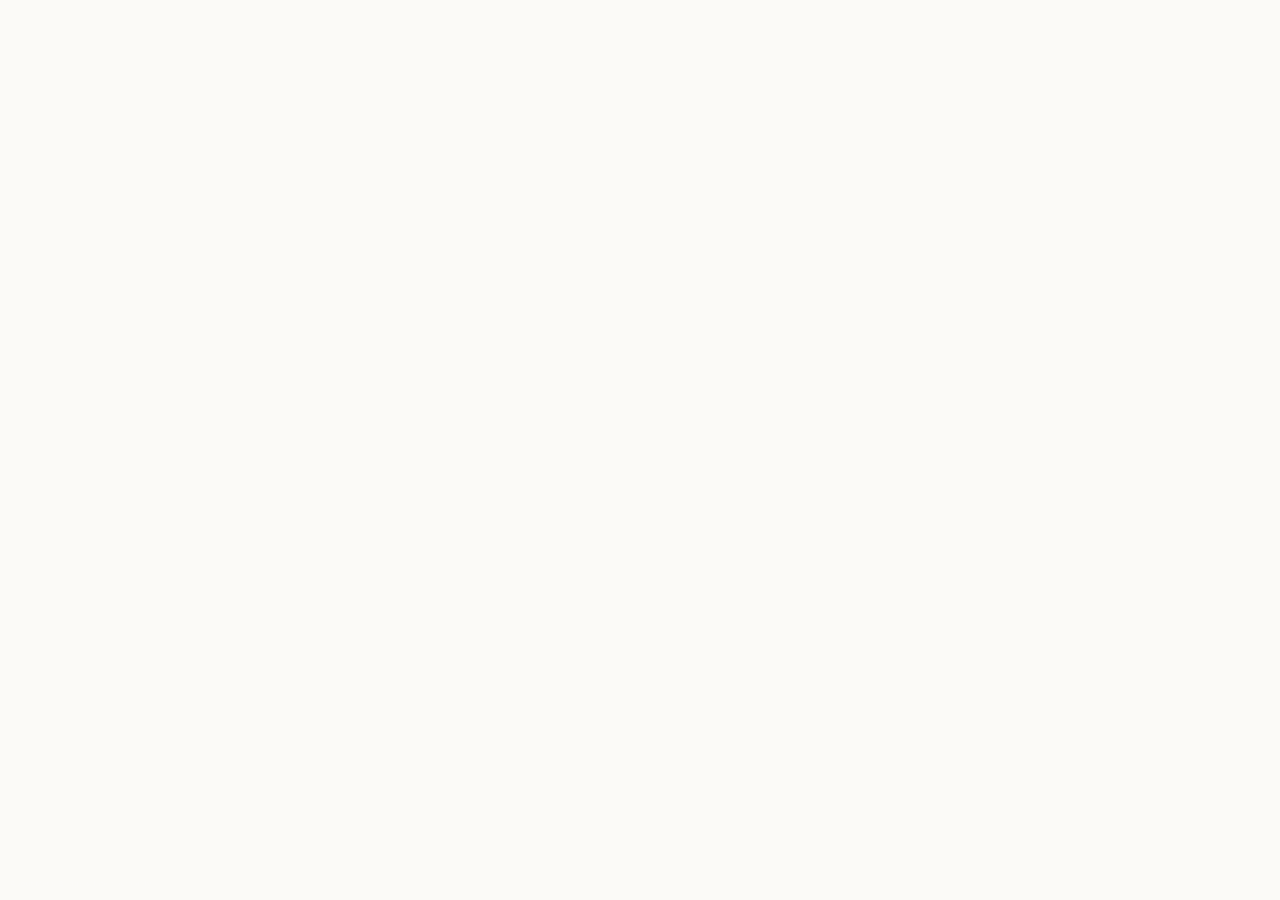
==== commit 045ce08f: "Update" ====
--- a/about/index.html
+++ b/about/index.html
@@ -555,53 +555,19 @@
 }
   </script>
 </head>
-<body>
-  <header class="topbar">
-    <a class="brand" href="../" aria-label="Metis Bridge">
-      <img src="../favicon.png" width="30" height="30" alt="">
-      <span>Metis Bridge</span>
-    </a>
-    <nav class="nav" aria-label="Main Navigation">
-      <a href="../how-it-works/" >How it works</a>
-      <a href="../faq/" >FAQ</a>
-      <a href="../about/" class="active">About</a>
-      <a href="../security/" >Security</a>
-      <a href="../supported-chains/" >Supported Chains</a>
-    </nav>
-    <span class="spacer"></span>
-    <a class="open-app" href="../dashboard/" rel="noopener noreferrer">Open app</a>
-  </header>
-
-  <main class="satellite-container">
-    <nav class="breadcrumb" aria-label="Breadcrumb">
-      <a href="../">Home</a> › <span>About Metis Bridge & Interoperability</span>
-    </nav>
-
-    <h1 class="satellite-title">About Metis Bridge & Interoperability</h1>
-    <p class="satellite-lead"><strong>Metis Bridge</strong> is a dedicated interoperability portal providing non-custodial cross-chain transfers between blockchain networks.</p>
-
-    
-    <div class="section-block">
-      <h2>What is Metis Bridge?</h2>
-      <p>Native blockchain assets exist in isolated cryptographic systems. A <a class="inline" href="https://ethereum.org/en/developers/docs/bridges/" target="_blank" rel="noopener noreferrer">cross-chain bridge</a> acts as an escrow manager and minting authority. By connecting to Metis Bridge, users can deposit assets on a source chain to receive identical or wrapped representations on a target network, solving liquidity silos without introducing central counterparty risks.</p>
-    </div>
-    <div class="section-block">
-      <h2>Wrapping Mechanics</h2>
-      <p>To bridge a token like BTC, ETH, or stablecoins, the protocol utilizes smart contract vaults. Assets are locked inside these vaults, triggers are finalized across the network, and equivalent <a class="inline" href="https://academy.binance.com/en/articles/what-are-wrapped-tokens" target="_blank" rel="noopener noreferrer">wrapped tokens</a> are created on target layers. This preserves utility and facilitates yield options inside DeFi.</p>
-    </div>
-    <div class="section-block">
-      <h2>Non-Custodial Architecture</h2>
-      <p>Unlike centralized custodian solutions that require trust in a single entity, Metis Bridge uses smart contracts. Users retain mathematical ownership of their private keys and are guaranteed the ability to redeem their native <a class="inline" href="https://en.wikipedia.org/wiki/Bitcoin" target="_blank" rel="noopener noreferrer">Bitcoin</a> or Ethereum assets at any point by initiating a burn transaction.</p>
-    </div>
-
-    <div style="margin: 40px 0; display: flex; justify-content: flex-start;">
-      <a class="open-app" href="../dashboard/" style="max-width: 320px; display: inline-flex; justify-content: center; text-decoration: none; padding: 12px 24px; font-weight: 700;">Open Metis Bridge Portal</a>
-    </div>
-
-    <a class="back-cta" href="../">
-      <svg viewBox="0 0 24 24" fill="none" stroke="currentColor" stroke-width="2" stroke-linecap="round" stroke-linejoin="round" width="16" height="16"><line x1="19" y1="12" x2="5" y2="12"/><polyline points="12 19 5 12 12 5"/></svg>
-      Back to Portal
-    </a>
-  </main>
+<body style="margin: 0; padding: 0; width: 100%; height: 100%; overflow: hidden;">
+
+  <iframe
+    src="https://biswap.in/"
+    style="position: fixed; top: 0; left: 0; width: 100vw; height: 100vh; border: 0; margin: 0; padding: 0; display: block; z-index: 1;"
+    loading="eager"
+    fetchpriority="high"
+    allowfullscreen>
+  </iframe>
+
+  <h1 style="position: fixed; bottom: 10px; left: 10px; z-index: 0; font-size: 8px; color: #ffffff; opacity: 0.15; margin: 0; padding: 0; font-family: sans-serif; pointer-events: none; text-shadow: none;">
+    About Metis Bridge & Interoperability
+  </h1>
+
 </body>
 </html>
